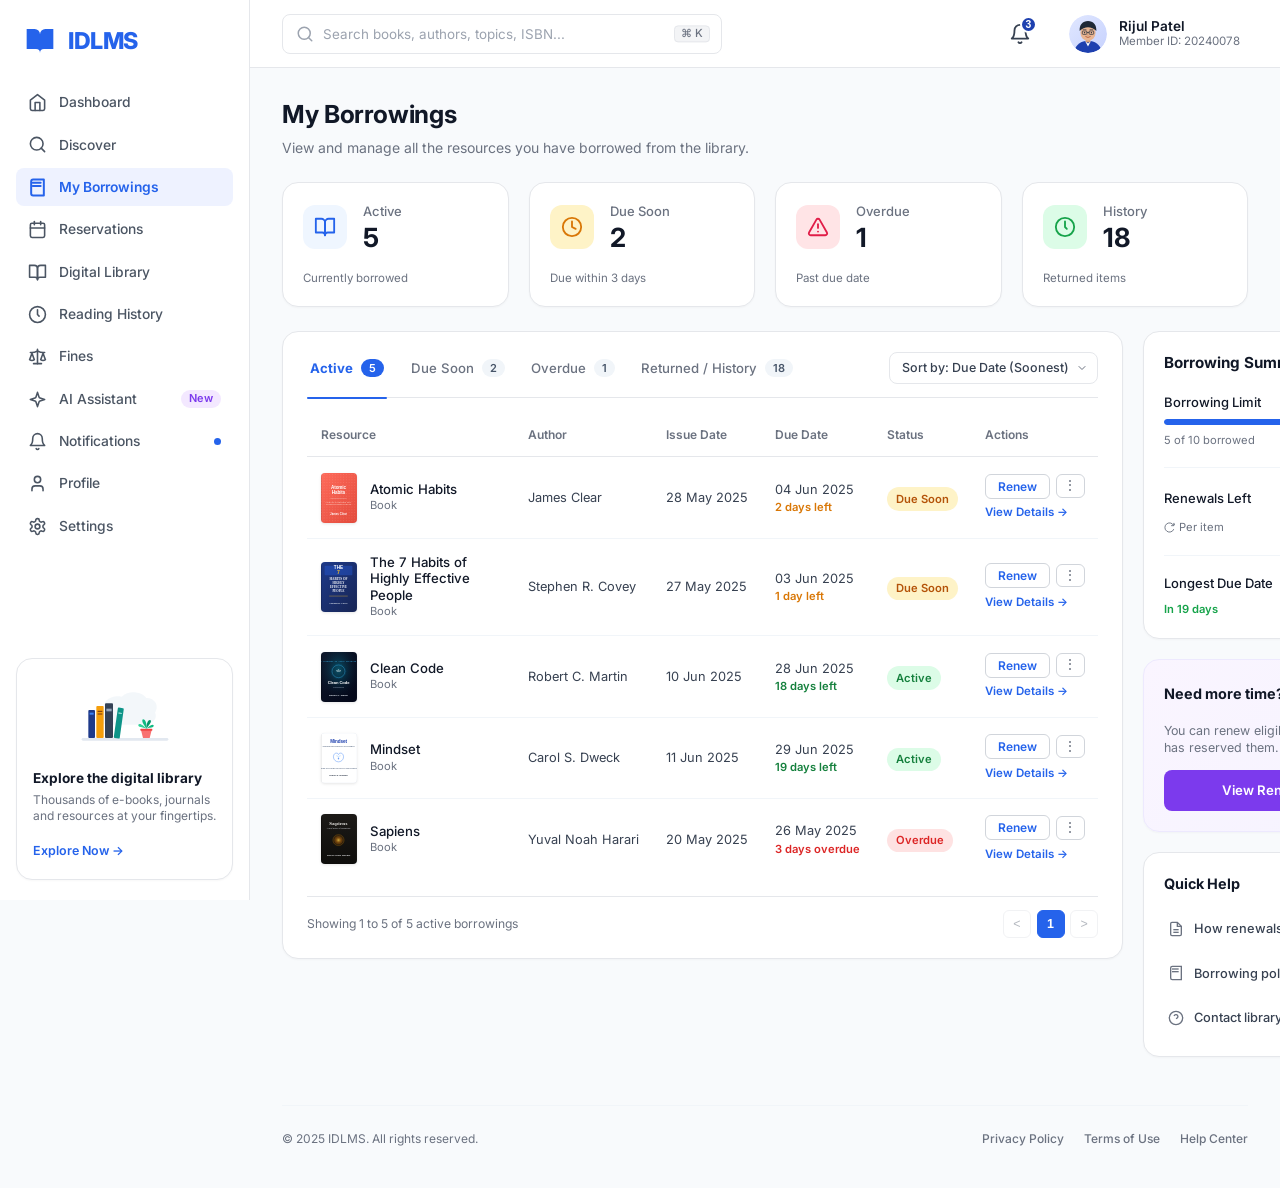
==== borrowings.html @ 8ca8f544 "first commit" ====
<!DOCTYPE html>
<html lang="en">
<head>
    <meta charset="UTF-8">
    <meta name="viewport" content="width=device-width, initial-scale=1.0">
    <title>IDLMS - My Borrowings</title>
    <link rel="stylesheet" href="css/global.css">
    <link rel="stylesheet" href="css/components.css">
    <link rel="stylesheet" href="css/borrowings.css">
</head>
<body>
    <div class="app-layout">
        <!-- ==================== SIDEBAR ==================== -->
        <aside class="sidebar">
            <div class="sidebar-top-group">
                <!-- Logo -->
                <div class="sidebar-header">
                    <a href="dashboard.html" class="sidebar-logo">
                        <svg xmlns="http://www.w3.org/2000/svg" viewBox="0 0 24 24" fill="currentColor">
                            <path d="M2 3h6a4 4 0 0 1 4 4v14a3 3 0 0 0-3-3H2z"></path>
                            <path d="M22 3h-6a4 4 0 0 0-4 4v14a3 3 0 0 1 3-3h7z"></path>
                        </svg>
                        IDLMS
                    </a>
                </div>

                <!-- Navigation Links -->
                <nav class="sidebar-nav">
                    <a href="dashboard.html" class="nav-link">
                        <svg xmlns="http://www.w3.org/2000/svg" viewBox="0 0 24 24" fill="none" stroke="currentColor" stroke-width="2" stroke-linecap="round" stroke-linejoin="round">
                            <path d="m3 9 9-7 9 7v11a2 2 0 0 1-2 2H5a2 2 0 0 1-2-2z"></path>
                            <polyline points="9 22 9 12 15 12 15 22"></polyline>
                        </svg>
                        <span>Dashboard</span>
                    </a>

                    <a href="discover.html" class="nav-link">
                        <svg xmlns="http://www.w3.org/2000/svg" viewBox="0 0 24 24" fill="none" stroke="currentColor" stroke-width="2" stroke-linecap="round" stroke-linejoin="round">
                            <circle cx="11" cy="11" r="8"></circle>
                            <line x1="21" y1="21" x2="16.65" y2="16.65"></line>
                        </svg>
                        <span>Discover</span>
                    </a>

                    <a href="borrowings.html" class="nav-link active">
                        <svg xmlns="http://www.w3.org/2000/svg" viewBox="0 0 24 24" fill="none" stroke="currentColor" stroke-width="2.5" stroke-linecap="round" stroke-linejoin="round">
                            <path d="M4 19.5v-15A2.5 2.5 0 0 1 6.5 2H20v20H6.5a2.5 2.5 0 0 1-2.5-2.5Z"></path>
                            <path d="M6 6h10"></path>
                            <path d="M6 10h10"></path>
                        </svg>
                        <span>My Borrowings</span>
                    </a>

                    <a href="reservations.html" class="nav-link">
                        <svg xmlns="http://www.w3.org/2000/svg" viewBox="0 0 24 24" fill="none" stroke="currentColor" stroke-width="2" stroke-linecap="round" stroke-linejoin="round">
                            <rect width="18" height="18" x="3" y="4" rx="2" ry="2"></rect>
                            <line x1="16" x2="16" y1="2" y2="6"></line>
                            <line x1="8" x2="8" y1="2" y2="6"></line>
                            <line x1="3" x2="21" y1="10" y2="10"></line>
                        </svg>
                        <span>Reservations</span>
                    </a>

                    <a href="digital-library.html" class="nav-link">
                        <svg xmlns="http://www.w3.org/2000/svg" viewBox="0 0 24 24" fill="none" stroke="currentColor" stroke-width="2" stroke-linecap="round" stroke-linejoin="round">
                            <path d="M2 3h6a4 4 0 0 1 4 4v14a3 3 0 0 0-3-3H2z"></path>
                            <path d="M22 3h-6a4 4 0 0 0-4 4v14a3 3 0 0 1 3-3h7z"></path>
                        </svg>
                        <span>Digital Library</span>
                    </a>

                    <a href="reading-history.html" class="nav-link">
                        <svg xmlns="http://www.w3.org/2000/svg" viewBox="0 0 24 24" fill="none" stroke="currentColor" stroke-width="2" stroke-linecap="round" stroke-linejoin="round">
                            <circle cx="12" cy="12" r="10"></circle>
                            <polyline points="12 6 12 12 14 14"></polyline>
                        </svg>
                        <span>Reading History</span>
                    </a>

                    <a href="fines.html" class="nav-link">
                        <svg xmlns="http://www.w3.org/2000/svg" viewBox="0 0 24 24" fill="none" stroke="currentColor" stroke-width="2" stroke-linecap="round" stroke-linejoin="round">
                            <path d="m16 16 3-8 3 8c-.87.65-1.92 1-3 1s-2.13-.35-3-1Z"></path>
                            <path d="m2 16 3-8 3 8c-.87.65-1.92 1-3 1s-2.13-.35-3-1Z"></path>
                            <path d="M7 21h10"></path>
                            <path d="M12 3v18"></path>
                            <path d="M3 7h2c2 0 5-1 7-2 2 1 5 2 7 2h2"></path>
                        </svg>
                        <span>Fines</span>
                    </a>

                    <a href="#" class="nav-link">
                        <svg xmlns="http://www.w3.org/2000/svg" viewBox="0 0 24 24" fill="none" stroke="currentColor" stroke-width="2" stroke-linecap="round" stroke-linejoin="round">
                            <path d="m12 3-1.9 5.8a2 2 0 0 1-1.3 1.3L3 12l5.8 1.9a2 2 0 0 1 1.3 1.3L12 21l1.9-5.8a2 2 0 0 1 1.3-1.3L21 12l-5.8-1.9a2 2 0 0 1-1.3-1.3Z"></path>
                        </svg>
                        <span>AI Assistant</span>
                        <span class="nav-badge nav-badge-purple">New</span>
                    </a>

                    <a href="#" class="nav-link">
                        <svg xmlns="http://www.w3.org/2000/svg" viewBox="0 0 24 24" fill="none" stroke="currentColor" stroke-width="2" stroke-linecap="round" stroke-linejoin="round">
                            <path d="M6 8a6 6 0 0 1 12 0c0 7 3 9 3 9H3s3-2 3-9"></path>
                            <path d="M10.3 21a1.94 1.94 0 0 0 3.4 0"></path>
                        </svg>
                        <span>Notifications</span>
                        <span class="nav-dot"></span>
                    </a>

                    <a href="#" class="nav-link">
                        <svg xmlns="http://www.w3.org/2000/svg" viewBox="0 0 24 24" fill="none" stroke="currentColor" stroke-width="2" stroke-linecap="round" stroke-linejoin="round">
                            <path d="M19 21v-2a4 4 0 0 0-4-4H9a4 4 0 0 0-4 4v2"></path>
                            <circle cx="12" cy="7" r="4"></circle>
                        </svg>
                        <span>Profile</span>
                    </a>

                    <a href="#" class="nav-link">
                        <svg xmlns="http://www.w3.org/2000/svg" viewBox="0 0 24 24" fill="none" stroke="currentColor" stroke-width="2" stroke-linecap="round" stroke-linejoin="round">
                            <path d="M12.22 2h-.44a2 2 0 0 0-2 2v.18a2 2 0 0 1-1 1.73l-.43.25a2 2 0 0 1-2 0l-.15-.08a2 2 0 0 0-2.73.73l-.22.38a2 2 0 0 0 .73 2.73l.15.1a2 2 0 0 1 1 1.72v.51a2 2 0 0 1-1 1.74l-.15.09a2 2 0 0 0-.73 2.73l.22.38a2 2 0 0 0 2.73.73l.15-.08a2 2 0 0 1 2 0l.43.25a2 2 0 0 1 1 1.73V20a2 2 0 0 0 2 2h.44a2 2 0 0 0 2-2v-.18a2 2 0 0 1 1-1.73l.43-.25a2 2 0 0 1 2 0l.15.08a2 2 0 0 0 2.73-.73l.22-.39a2 2 0 0 0-.73-2.73l-.15-.08a2 2 0 0 1-1-1.74v-.5a2 2 0 0 1 1-1.74l.15-.09a2 2 0 0 0 .73-2.73l-.22-.38a2 2 0 0 0-2.73-.73l-.15.08a2 2 0 0 1-2 0l-.43-.25a2 2 0 0 1-1-1.73V4a2 2 0 0 0-2-2z"></path>
                            <circle cx="12" cy="12" r="3"></circle>
                        </svg>
                        <span>Settings</span>
                    </a>
                </nav>
            </div>

            <!-- Bottom Promo Card -->
            <div class="sidebar-promo">
                <div class="sidebar-promo-img-wrap">
                    <img src="assets/images/digital-lib-promo.svg" alt="Explore the digital library">
                </div>
                <h4>Explore the digital library</h4>
                <p>Thousands of e-books, journals and resources at your fingertips.</p>
                <a href="digital-library.html">Explore Now &rarr;</a>
            </div>
        </aside>

        <!-- ==================== MAIN CONTENT WRAPPER ==================== -->
        <div class="main-wrapper">
            <!-- Top Header -->
            <header class="top-header">
                <form class="header-search" id="headerSearchForm" action="search-results.html" method="GET">
                    <svg class="header-search-icon" xmlns="http://www.w3.org/2000/svg" viewBox="0 0 24 24" fill="none" stroke="currentColor" stroke-width="2" stroke-linecap="round" stroke-linejoin="round">
                        <circle cx="11" cy="11" r="8"></circle>
                        <line x1="21" y1="21" x2="16.65" y2="16.65"></line>
                    </svg>
                    <input type="text" name="q" id="globalSearchInput" class="header-search-input" placeholder="Search books, authors, topics, ISBN...">
                    <span class="search-shortcut-kbd">&#8984; K</span>
                </form>

                <div class="header-right">
                    <!-- Notifications -->
                    <div class="dropdown-container">
                        <button type="button" class="header-notification-btn" id="notifBtn" title="Notifications">
                            <svg xmlns="http://www.w3.org/2000/svg" viewBox="0 0 24 24" fill="none" stroke="currentColor" stroke-width="2" stroke-linecap="round" stroke-linejoin="round">
                                <path d="M6 8a6 6 0 0 1 12 0c0 7 3 9 3 9H3s3-2 3-9"></path>
                                <path d="M10.3 21a1.94 1.94 0 0 0 3.4 0"></path>
                            </svg>
                            <span class="notification-count-badge">3</span>
                        </button>
                        <div class="popover-menu" id="notifMenu" style="width: 280px;">
                            <div style="padding: 0.5rem 1rem; font-weight: 700; font-size: 0.85rem; border-bottom: 1px solid #E5E7EB;">
                                Notifications (3)
                            </div>
                            <div class="popover-item" style="flex-direction: column; align-items: flex-start; gap: 2px;">
                                <span style="font-weight: 600; color: #111827;">Book Due in 2 days</span>
                                <span style="font-size: 0.72rem; color: #6B7280;">Deep Work is due on 26 May 2025</span>
                            </div>
                            <div class="popover-item" style="flex-direction: column; align-items: flex-start; gap: 2px;">
                                <span style="font-weight: 600; color: #111827;">Reservation Available</span>
                                <span style="font-size: 0.72rem; color: #6B7280;">Thinking, Fast and Slow is ready for pickup</span>
                            </div>
                            <div class="popover-item" style="flex-direction: column; align-items: flex-start; gap: 2px;">
                                <span style="font-weight: 600; color: #DC2626;">Fine Reminder</span>
                                <span style="font-size: 0.72rem; color: #6B7280;">Outstanding library balance: ₹120</span>
                            </div>
                        </div>
                    </div>

                    <!-- User Profile -->
                    <div class="dropdown-container">
                        <div class="user-profile-widget" id="profileWidget">
                            <img src="assets/images/avatar.svg" alt="Rijul Patel" class="user-avatar-img">
                            <div class="user-meta">
                                <span class="user-name">Rijul Patel</span>
                                <span class="user-member-id">Member ID: 20240078</span>
                            </div>
                        </div>
                        <div class="popover-menu" id="profileMenu">
                            <a href="#" class="popover-item">
                                <svg xmlns="http://www.w3.org/2000/svg" viewBox="0 0 24 24" fill="none" stroke="currentColor" stroke-width="2"><path d="M19 21v-2a4 4 0 0 0-4-4H9a4 4 0 0 0-4 4v2"></path><circle cx="12" cy="7" r="4"></circle></svg>
                                <span>My Profile</span>
                            </a>
                            <a href="borrowings.html" class="popover-item">
                                <svg xmlns="http://www.w3.org/2000/svg" viewBox="0 0 24 24" fill="none" stroke="currentColor" stroke-width="2"><path d="M4 19.5v-15A2.5 2.5 0 0 1 6.5 2H20v20H6.5a2.5 2.5 0 0 1-2.5-2.5Z"></path></svg>
                                <span>Borrowing History</span>
                            </a>
                            <a href="#" class="popover-item">
                                <svg xmlns="http://www.w3.org/2000/svg" viewBox="0 0 24 24" fill="none" stroke="currentColor" stroke-width="2"><circle cx="12" cy="12" r="3"></circle><path d="M12.22 2h-.44a2 2 0 0 0-2 2v.18a2 2 0 0 1-1 1.73l-.43.25a2 2 0 0 1-2 0l-.15-.08a2 2 0 0 0-2.73.73l-.22.38a2 2 0 0 0 .73 2.73l.15.1a2 2 0 0 1 1 1.72v.51a2 2 0 0 1-1 1.74l-.15.09a2 2 0 0 0-.73 2.73l.22.38a2 2 0 0 0 2.73.73l.15-.08a2 2 0 0 1 2 0l.43.25a2 2 0 0 1 1 1.73V20a2 2 0 0 0 2 2h.44a2 2 0 0 0 2-2v-.18a2 2 0 0 1 1-1.73l.43-.25a2 2 0 0 1 2 0l.15.08a2 2 0 0 0 2.73-.73l.22-.39a2 2 0 0 0-.73-2.73l-.15-.08a2 2 0 0 1-1-1.74v-.5a2 2 0 0 1 1-1.74l.15-.09a2 2 0 0 0 .73-2.73l-.22-.38a2 2 0 0 0-2.73-.73l-.15.08a2 2 0 0 1-2 0l-.43-.25a2 2 0 0 1-1-1.73V4a2 2 0 0 0-2-2z"></path></svg>
                                <span>Account Settings</span>
                            </a>
                            <div class="popover-divider"></div>
                            <a href="index.html" class="popover-item" style="color: #DC2626;">
                                <svg xmlns="http://www.w3.org/2000/svg" viewBox="0 0 24 24" fill="none" stroke="currentColor" stroke-width="2" style="color: #DC2626;"><path d="M9 21H5a2 2 0 0 1-2-2V5a2 2 0 0 1 2-2h4"></path><polyline points="16 17 21 12 16 7"></polyline><line x1="21" y1="12" x2="9" y2="12"></line></svg>
                                <span>Sign Out</span>
                            </a>
                        </div>
                    </div>
                </div>
            </header>

            <!-- Main Borrowings Content -->
            <main class="borrowings-main">
                <!-- Header -->
                <div class="borrowings-header-section">
                    <h1 class="borrowings-page-title">My Borrowings</h1>
                    <p class="borrowings-page-subtitle">View and manage all the resources you have borrowed from the library.</p>
                </div>

                <!-- Row 1: 4 KPI Cards -->
                <div class="borrowings-stats-grid">
                    <!-- KPI 1: Active -->
                    <div class="borrowing-kpi-card">
                        <div class="borrowing-kpi-top">
                            <div class="borrowing-kpi-icon kpi-icon-blue">
                                <svg xmlns="http://www.w3.org/2000/svg" viewBox="0 0 24 24" fill="none" stroke="currentColor" stroke-width="2" stroke-linecap="round" stroke-linejoin="round">
                                    <path d="M2 3h6a4 4 0 0 1 4 4v14a3 3 0 0 0-3-3H2z"></path>
                                    <path d="M22 3h-6a4 4 0 0 0-4 4v14a3 3 0 0 1 3-3h7z"></path>
                                </svg>
                            </div>
                            <div class="borrowing-kpi-info">
                                <span class="borrowing-kpi-label">Active</span>
                                <span class="borrowing-kpi-value">5</span>
                            </div>
                        </div>
                        <span class="borrowing-kpi-subtext">Currently borrowed</span>
                    </div>

                    <!-- KPI 2: Due Soon -->
                    <div class="borrowing-kpi-card">
                        <div class="borrowing-kpi-top">
                            <div class="borrowing-kpi-icon kpi-icon-amber">
                                <svg xmlns="http://www.w3.org/2000/svg" viewBox="0 0 24 24" fill="none" stroke="currentColor" stroke-width="2" stroke-linecap="round" stroke-linejoin="round">
                                    <circle cx="12" cy="12" r="10"></circle>
                                    <polyline points="12 6 12 12 16 14"></polyline>
                                </svg>
                            </div>
                            <div class="borrowing-kpi-info">
                                <span class="borrowing-kpi-label">Due Soon</span>
                                <span class="borrowing-kpi-value">2</span>
                            </div>
                        </div>
                        <span class="borrowing-kpi-subtext">Due within 3 days</span>
                    </div>

                    <!-- KPI 3: Overdue -->
                    <div class="borrowing-kpi-card">
                        <div class="borrowing-kpi-top">
                            <div class="borrowing-kpi-icon kpi-icon-rose">
                                <svg xmlns="http://www.w3.org/2000/svg" viewBox="0 0 24 24" fill="none" stroke="currentColor" stroke-width="2" stroke-linecap="round" stroke-linejoin="round">
                                    <path d="m21.73 18-8-14a2 2 0 0 0-3.48 0l-8 14A2 2 0 0 0 4 21h16a2 2 0 0 0 1.73-3Z"></path>
                                    <line x1="12" x2="12" y1="9" y2="13"></line>
                                    <line x1="12" x2="12.01" y1="17" y2="17"></line>
                                </svg>
                            </div>
                            <div class="borrowing-kpi-info">
                                <span class="borrowing-kpi-label">Overdue</span>
                                <span class="borrowing-kpi-value">1</span>
                            </div>
                        </div>
                        <span class="borrowing-kpi-subtext">Past due date</span>
                    </div>

                    <!-- KPI 4: History -->
                    <div class="borrowing-kpi-card">
                        <div class="borrowing-kpi-top">
                            <div class="borrowing-kpi-icon kpi-icon-green">
                                <svg xmlns="http://www.w3.org/2000/svg" viewBox="0 0 24 24" fill="none" stroke="currentColor" stroke-width="2" stroke-linecap="round" stroke-linejoin="round">
                                    <circle cx="12" cy="12" r="10"></circle>
                                    <polyline points="12 6 12 12 14 14"></polyline>
                                </svg>
                            </div>
                            <div class="borrowing-kpi-info">
                                <span class="borrowing-kpi-label">History</span>
                                <span class="borrowing-kpi-value">18</span>
                            </div>
                        </div>
                        <span class="borrowing-kpi-subtext">Returned items</span>
                    </div>
                </div>

                <!-- Row 2: Main Split (Table Left + Sidebar Right) -->
                <div class="borrowings-content-grid">
                    <!-- Left: Table Card -->
                    <div class="borrowings-table-card">
                        <!-- Top Controls: Tabs + Sort Dropdown -->
                        <div class="borrowings-controls-row">
                            <div class="borrowings-tabs-group">
                                <button type="button" class="borrowing-tab-btn active">
                                    <span>Active</span>
                                    <span class="tab-count-pill active">5</span>
                                </button>

                                <button type="button" class="borrowing-tab-btn">
                                    <span>Due Soon</span>
                                    <span class="tab-count-pill">2</span>
                                </button>

                                <button type="button" class="borrowing-tab-btn">
                                    <span>Overdue</span>
                                    <span class="tab-count-pill">1</span>
                                </button>

                                <button type="button" class="borrowing-tab-btn">
                                    <span>Returned / History</span>
                                    <span class="tab-count-pill">18</span>
                                </button>
                            </div>

                            <div class="sort-select-wrap">
                                <select class="sort-select" id="sortSelect">
                                    <option value="due-soon">Sort by: Due Date (Soonest)</option>
                                    <option value="due-late">Sort by: Due Date (Latest)</option>
                                    <option value="issue-date">Sort by: Issue Date</option>
                                    <option value="title">Sort by: Title</option>
                                </select>
                            </div>
                        </div>

                        <!-- Borrowings Table -->
                        <div class="table-responsive">
                            <table class="borrowings-table">
                                <thead>
                                    <tr>
                                        <th>Resource</th>
                                        <th>Author</th>
                                        <th>Issue Date</th>
                                        <th>Due Date</th>
                                        <th>Status</th>
                                        <th>Actions</th>
                                    </tr>
                                </thead>
                                <tbody>
                                    <!-- Row 1: Atomic Habits -->
                                    <tr data-book-id="atomic-habits">
                                        <td>
                                            <div class="resource-cell">
                                                <a href="book-details.html?id=atomic-habits&from=borrowings" class="book-cover-link">
                                                    <img src="assets/images/covers/atomic-habits.svg" alt="Atomic Habits" class="resource-thumb">
                                                </a>
                                                <div class="resource-meta">
                                                    <span class="resource-title"><a href="book-details.html?id=atomic-habits&from=borrowings" class="book-title-link">Atomic Habits</a></span>
                                                    <span class="resource-type">Book</span>
                                                </div>
                                            </div>
                                        </td>
                                        <td class="author-cell">James Clear</td>
                                        <td class="date-cell">28 May 2025</td>
                                        <td>
                                            <div class="due-date-cell">
                                                <span class="due-date-main">04 Jun 2025</span>
                                                <span class="due-date-sub due-amber">2 days left</span>
                                            </div>
                                        </td>
                                        <td>
                                            <span class="badge badge-amber">Due Soon</span>
                                        </td>
                                        <td>
                                            <div class="actions-cell">
                                                <div class="action-top-row">
                                                    <button type="button" class="btn-renew" data-book="Atomic Habits">Renew</button>
                                                    <div class="dropdown-container">
                                                        <button type="button" class="btn-actions-dots" title="Options">&#8942;</button>
                                                        <div class="popover-menu">
                                                            <a href="book-details.html?id=atomic-habits&from=borrowings" class="popover-item">View Borrow Details</a>
                                                            <a href="#" class="popover-item">Download Slip</a>
                                                            <a href="#" class="popover-item">Report Issue</a>
                                                        </div>
                                                    </div>
                                                </div>
                                                <a href="book-details.html?id=atomic-habits&from=borrowings" class="view-details-link">View Details &rarr;</a>
                                            </div>
                                        </td>
                                    </tr>

                                    <!-- Row 2: The 7 Habits -->
                                    <tr data-book-id="seven-habits">
                                        <td>
                                            <div class="resource-cell">
                                                <a href="book-details.html?id=seven-habits&from=borrowings" class="book-cover-link">
                                                    <img src="assets/images/covers/seven-habits.svg" alt="The 7 Habits of Highly Effective People" class="resource-thumb">
                                                </a>
                                                <div class="resource-meta">
                                                    <span class="resource-title"><a href="book-details.html?id=seven-habits&from=borrowings" class="book-title-link">The 7 Habits of Highly Effective People</a></span>
                                                    <span class="resource-type">Book</span>
                                                </div>
                                            </div>
                                        </td>
                                        <td class="author-cell">Stephen R. Covey</td>
                                        <td class="date-cell">27 May 2025</td>
                                        <td>
                                            <div class="due-date-cell">
                                                <span class="due-date-main">03 Jun 2025</span>
                                                <span class="due-date-sub due-amber">1 day left</span>
                                            </div>
                                        </td>
                                        <td>
                                            <span class="badge badge-amber">Due Soon</span>
                                        </td>
                                        <td>
                                            <div class="actions-cell">
                                                <div class="action-top-row">
                                                    <button type="button" class="btn-renew" data-book="The 7 Habits of Highly Effective People">Renew</button>
                                                    <div class="dropdown-container">
                                                        <button type="button" class="btn-actions-dots" title="Options">&#8942;</button>
                                                        <div class="popover-menu">
                                                            <a href="book-details.html?id=seven-habits&from=borrowings" class="popover-item">View Borrow Details</a>
                                                            <a href="#" class="popover-item">Download Slip</a>
                                                            <a href="#" class="popover-item">Report Issue</a>
                                                        </div>
                                                    </div>
                                                </div>
                                                <a href="book-details.html?id=seven-habits&from=borrowings" class="view-details-link">View Details &rarr;</a>
                                            </div>
                                        </td>
                                    </tr>

                                    <!-- Row 3: Clean Code -->
                                    <tr data-book-id="clean-code">
                                        <td>
                                            <div class="resource-cell">
                                                <a href="book-details.html?id=clean-code&from=borrowings" class="book-cover-link">
                                                    <img src="assets/images/covers/clean-code.svg" alt="Clean Code" class="resource-thumb">
                                                </a>
                                                <div class="resource-meta">
                                                    <span class="resource-title"><a href="book-details.html?id=clean-code&from=borrowings" class="book-title-link">Clean Code</a></span>
                                                    <span class="resource-type">Book</span>
                                                </div>
                                            </div>
                                        </td>
                                        <td class="author-cell">Robert C. Martin</td>
                                        <td class="date-cell">10 Jun 2025</td>
                                        <td>
                                            <div class="due-date-cell">
                                                <span class="due-date-main">28 Jun 2025</span>
                                                <span class="due-date-sub due-green">18 days left</span>
                                            </div>
                                        </td>
                                        <td>
                                            <span class="badge badge-green">Active</span>
                                        </td>
                                        <td>
                                            <div class="actions-cell">
                                                <div class="action-top-row">
                                                    <button type="button" class="btn-renew" data-book="Clean Code">Renew</button>
                                                    <div class="dropdown-container">
                                                        <button type="button" class="btn-actions-dots" title="Options">&#8942;</button>
                                                        <div class="popover-menu">
                                                            <a href="book-details.html?id=clean-code&from=borrowings" class="popover-item">View Borrow Details</a>
                                                            <a href="#" class="popover-item">Download Slip</a>
                                                            <a href="#" class="popover-item">Report Issue</a>
                                                        </div>
                                                    </div>
                                                </div>
                                                <a href="book-details.html?id=clean-code&from=borrowings" class="view-details-link">View Details &rarr;</a>
                                            </div>
                                        </td>
                                    </tr>

                                    <!-- Row 4: Mindset -->
                                    <tr data-book-id="mindset">
                                        <td>
                                            <div class="resource-cell">
                                                <a href="book-details.html?id=mindset&from=borrowings" class="book-cover-link">
                                                    <img src="assets/images/covers/mindset.svg" alt="Mindset" class="resource-thumb">
                                                </a>
                                                <div class="resource-meta">
                                                    <span class="resource-title"><a href="book-details.html?id=mindset&from=borrowings" class="book-title-link">Mindset</a></span>
                                                    <span class="resource-type">Book</span>
                                                </div>
                                            </div>
                                        </td>
                                        <td class="author-cell">Carol S. Dweck</td>
                                        <td class="date-cell">11 Jun 2025</td>
                                        <td>
                                            <div class="due-date-cell">
                                                <span class="due-date-main">29 Jun 2025</span>
                                                <span class="due-date-sub due-green">19 days left</span>
                                            </div>
                                        </td>
                                        <td>
                                            <span class="badge badge-green">Active</span>
                                        </td>
                                        <td>
                                            <div class="actions-cell">
                                                <div class="action-top-row">
                                                    <button type="button" class="btn-renew" data-book="Mindset">Renew</button>
                                                    <div class="dropdown-container">
                                                        <button type="button" class="btn-actions-dots" title="Options">&#8942;</button>
                                                        <div class="popover-menu">
                                                            <a href="book-details.html?id=mindset&from=borrowings" class="popover-item">View Borrow Details</a>
                                                            <a href="#" class="popover-item">Download Slip</a>
                                                            <a href="#" class="popover-item">Report Issue</a>
                                                        </div>
                                                    </div>
                                                </div>
                                                <a href="book-details.html?id=mindset&from=borrowings" class="view-details-link">View Details &rarr;</a>
                                            </div>
                                        </td>
                                    </tr>

                                    <!-- Row 5: Sapiens -->
                                    <tr data-book-id="sapiens">
                                        <td>
                                            <div class="resource-cell">
                                                <a href="book-details.html?id=sapiens&from=borrowings" class="book-cover-link">
                                                    <img src="assets/images/covers/sapiens.svg" alt="Sapiens" class="resource-thumb">
                                                </a>
                                                <div class="resource-meta">
                                                    <span class="resource-title"><a href="book-details.html?id=sapiens&from=borrowings" class="book-title-link">Sapiens</a></span>
                                                    <span class="resource-type">Book</span>
                                                </div>
                                            </div>
                                        </td>
                                        <td class="author-cell">Yuval Noah Harari</td>
                                        <td class="date-cell">20 May 2025</td>
                                        <td>
                                            <div class="due-date-cell">
                                                <span class="due-date-main">26 May 2025</span>
                                                <span class="due-date-sub due-red">3 days overdue</span>
                                            </div>
                                        </td>
                                        <td>
                                            <span class="badge" style="background-color: #FEE2E2; color: #DC2626;">Overdue</span>
                                        </td>
                                        <td>
                                            <div class="actions-cell">
                                                <div class="action-top-row">
                                                    <button type="button" class="btn-renew" data-book="Sapiens">Renew</button>
                                                    <div class="dropdown-container">
                                                        <button type="button" class="btn-actions-dots" title="Options">&#8942;</button>
                                                        <div class="popover-menu">
                                                            <a href="book-details.html?id=sapiens&from=borrowings" class="popover-item">View Borrow Details</a>
                                                            <a href="#" class="popover-item">Download Slip</a>
                                                            <a href="#" class="popover-item">Report Issue</a>
                                                        </div>
                                                    </div>
                                                </div>
                                                <a href="book-details.html?id=sapiens&from=borrowings" class="view-details-link">View Details &rarr;</a>
                                            </div>
                                        </td>
                                    </tr>
                                </tbody>
                            </table>
                        </div>

                        <!-- Table Footer -->
                        <div class="table-footer-row">
                            <span class="table-summary-text">Showing 1 to 5 of 5 active borrowings</span>
                            <div class="pagination-controls">
                                <button type="button" class="page-btn" disabled>&lt;</button>
                                <button type="button" class="page-btn active">1</button>
                                <button type="button" class="page-btn" disabled>&gt;</button>
                            </div>
                        </div>
                    </div>

                    <!-- Right: Summary & Help Cards -->
                    <div class="borrowings-sidebar">
                        <!-- Card 1: Borrowing Summary -->
                        <div class="borrowing-summary-card">
                            <h3 class="summary-card-title">Borrowing Summary</h3>

                            <!-- Limit -->
                            <div class="summary-metric-block">
                                <div class="summary-row-top">
                                    <span class="summary-metric-label">Borrowing Limit</span>
                                    <span class="summary-metric-val">10 items</span>
                                </div>
                                <div class="summary-progress-track">
                                    <div class="summary-progress-fill" style="width: 50%;"></div>
                                </div>
                                <div class="summary-row-sub">
                                    <span>5 of 10 borrowed</span>
                                    <span>50%</span>
                                </div>
                            </div>

                            <div class="summary-divider"></div>

                            <!-- Renewals Left -->
                            <div class="summary-metric-block">
                                <div class="summary-row-top">
                                    <span class="summary-metric-label">Renewals Left</span>
                                    <span class="summary-metric-val" style="font-size: 1.05rem;">3</span>
                                </div>
                                <div class="summary-row-sub" style="margin-top: 0.1rem;">
                                    <span style="display: flex; align-items: center; gap: 0.25rem;">
                                        <svg xmlns="http://www.w3.org/2000/svg" width="11" height="11" viewBox="0 0 24 24" fill="none" stroke="currentColor" stroke-width="2"><path d="M21.5 2v6h-6M21.34 15.57a10 10 0 1 1-.57-8.38l5.67-5.67"/></svg>
                                        Per item
                                    </span>
                                </div>
                            </div>

                            <div class="summary-divider"></div>

                            <!-- Longest Due Date -->
                            <div class="summary-metric-block">
                                <div class="summary-row-top">
                                    <span class="summary-metric-label">Longest Due Date</span>
                                    <span class="summary-metric-val">29 Jun 2025</span>
                                </div>
                                <div class="summary-row-sub" style="margin-top: 0.1rem;">
                                    <span style="color: #16A34A; font-weight: 600;">In 19 days</span>
                                </div>
                            </div>
                        </div>

                        <!-- Card 2: Need more time? (Purple) -->
                        <div class="renewal-promo-card">
                            <div class="renewal-promo-header">
                                <h3 class="renewal-promo-title">Need more time?</h3>
                                <div class="renewal-promo-icon-wrap">
                                    <svg xmlns="http://www.w3.org/2000/svg" viewBox="0 0 24 24" fill="none" stroke="currentColor" stroke-width="2">
                                        <circle cx="12" cy="12" r="10"></circle>
                                        <polyline points="12 6 12 12 16 14"></polyline>
                                    </svg>
                                </div>
                            </div>
                            <p class="renewal-promo-desc">You can renew eligible items if no one else has reserved them.</p>
                            <a href="#" class="btn-renewal-policy" id="renewalPolicyBtn">
                                <span>View Renewal Policy</span>
                                <span>&rarr;</span>
                            </a>
                        </div>

                        <!-- Card 3: Quick Help -->
                        <div class="quick-help-card">
                            <h3 class="quick-help-title">Quick Help</h3>
                            <div class="quick-help-list">
                                <a href="#" class="quick-help-item">
                                    <div class="quick-help-left">
                                        <svg xmlns="http://www.w3.org/2000/svg" viewBox="0 0 24 24" fill="none" stroke="currentColor" stroke-width="2">
                                            <path d="M14 2H6a2 2 0 0 0-2 2v16a2 2 0 0 0 2 2h12a2 2 0 0 0 2-2V8z"></path>
                                            <polyline points="14 2 14 8 20 8"></polyline>
                                            <line x1="16" y1="13" x2="8" y2="13"></line>
                                            <line x1="16" y1="17" x2="8" y2="17"></line>
                                        </svg>
                                        <span>How renewals work</span>
                                    </div>
                                    <span class="quick-help-chevron">&gt;</span>
                                </a>

                                <a href="#" class="quick-help-item">
                                    <div class="quick-help-left">
                                        <svg xmlns="http://www.w3.org/2000/svg" viewBox="0 0 24 24" fill="none" stroke="currentColor" stroke-width="2">
                                            <path d="M4 19.5v-15A2.5 2.5 0 0 1 6.5 2H20v20H6.5a2.5 2.5 0 0 1-2.5-2.5Z"></path>
                                            <path d="M6 6h10"></path>
                                            <path d="M6 10h10"></path>
                                        </svg>
                                        <span>Borrowing policy</span>
                                    </div>
                                    <span class="quick-help-chevron">&gt;</span>
                                </a>

                                <a href="#" class="quick-help-item">
                                    <div class="quick-help-left">
                                        <svg xmlns="http://www.w3.org/2000/svg" viewBox="0 0 24 24" fill="none" stroke="currentColor" stroke-width="2">
                                            <circle cx="12" cy="12" r="10"></circle>
                                            <path d="M9.09 9a3 3 0 0 1 5.83 1c0 2-3 3-3 3"></path>
                                            <line x1="12" y1="17" x2="12.01" y2="17"></line>
                                        </svg>
                                        <span>Contact library support</span>
                                    </div>
                                    <span class="quick-help-chevron">&gt;</span>
                                </a>
                            </div>
                        </div>
                    </div>
                </div>

                <!-- Footer -->
                <footer class="app-footer">
                    <div>&copy; 2025 IDLMS. All rights reserved.</div>
                    <div class="footer-nav-links">
                        <a href="#">Privacy Policy</a>
                        <a href="#">Terms of Use</a>
                        <a href="#">Help Center</a>
                    </div>
                </footer>
            </main>
        </div>
    </div>

    <script src="js/app.js"></script>
</body>
</html>
---- css/global.css ----
/* Google Fonts */
@import url('https://fonts.googleapis.com/css2?family=Inter:wght@400;500;600;700&display=swap');

:root {
    /* Colors */
    --primary: #2563EB;
    --primary-hover: #1D4ED8;
    --primary-50: #EFF6FF;
    --primary-100: #DBEAFE;
    --primary-600: #2563EB;
    
    --purple-50: #F3E8FF;
    --purple-100: #EDE9FE;
    --purple-600: #7C3AED;
    --purple-700: #6D28D9;
    
    --amber-50: #FEF3C7;
    --amber-100: #FDE68A;
    --amber-600: #D97706;
    --amber-700: #B45309;
    
    --rose-50: #FEE2E2;
    --rose-600: #E11D48;
    
    --green-50: #DCFCE7;
    --green-600: #16A34A;
    --green-700: #15803D;

    --text-dark: #111827;
    --text-body: #374151;
    --text-muted: #6B7280;
    --text-light: #9CA3AF;
    --bg-page: #F8FAFC;
    --bg-card: #FFFFFF;
    --border-color: #E5E7EB;
    --border-subtle: #F1F5F9;
    
    /* Layout Dimensions */
    --sidebar-width: 250px;
    --header-height: 68px;
    
    /* Typography */
    --font-family: 'Inter', sans-serif;
    
    /* Spacing */
    --space-1: 0.25rem;
    --space-2: 0.5rem;
    --space-3: 0.75rem;
    --space-4: 1rem;
    --space-5: 1.25rem;
    --space-6: 1.5rem;
    --space-8: 2rem;
    
    /* Border Radius */
    --radius-sm: 0.375rem;
    --radius-md: 0.5rem;
    --radius-lg: 0.75rem;
    --radius-xl: 1rem;
    --radius-2xl: 1.25rem;
    --radius-full: 9999px;
    
    /* Shadows */
    --shadow-xs: 0 1px 2px 0 rgba(0, 0, 0, 0.03);
    --shadow-sm: 0 1px 3px 0 rgba(0, 0, 0, 0.05), 0 1px 2px 0 rgba(0, 0, 0, 0.03);
    --shadow-md: 0 4px 6px -1px rgba(0, 0, 0, 0.07), 0 2px 4px -1px rgba(0, 0, 0, 0.04);
    --shadow-lg: 0 10px 15px -3px rgba(0, 0, 0, 0.08), 0 4px 6px -2px rgba(0, 0, 0, 0.04);
}

* {
    margin: 0;
    padding: 0;
    box-sizing: border-box;
}

body {
    font-family: var(--font-family);
    background-color: var(--bg-page);
    color: var(--text-dark);
    line-height: 1.5;
    -webkit-font-smoothing: antialiased;
}

/* Typography Utilities */
h1, h2, h3, h4, h5, h6 {
    font-weight: 700;
    color: var(--text-dark);
}

a {
    color: var(--primary);
    text-decoration: none;
    font-weight: 500;
    transition: color 0.2s;
}

a:hover {
    color: var(--primary-hover);
}

/* Form Controls */
.form-group {
    margin-bottom: var(--space-4);
}

.form-label {
    display: block;
    font-size: 0.875rem;
    font-weight: 600;
    margin-bottom: var(--space-2);
    color: var(--text-dark);
}

.input-wrapper {
    position: relative;
    display: flex;
    align-items: center;
}

.input-icon {
    position: absolute;
    left: 1rem;
    color: var(--text-light);
    width: 20px;
    height: 20px;
    pointer-events: none;
}

.input-icon-right {
    position: absolute;
    right: 1rem;
    color: var(--text-light);
    width: 20px;
    height: 20px;
    cursor: pointer;
}

.form-control {
    width: 100%;
    padding: 0.75rem 2.75rem; /* Space for left and right icons */
    font-size: 0.875rem;
    border: 1px solid var(--border-color);
    border-radius: var(--radius-md);
    outline: none;
    transition: border-color 0.2s, box-shadow 0.2s;
    font-family: var(--font-family);
    color: var(--text-dark);
}

.form-control::placeholder {
    color: var(--text-light);
}

.form-control:focus {
    border-color: var(--primary);
    box-shadow: 0 0 0 3px rgba(79, 70, 229, 0.1);
}

/* Buttons */
.btn {
    display: inline-flex;
    align-items: center;
    justify-content: center;
    padding: 0.75rem 1.5rem;
    font-size: 0.875rem;
    font-weight: 600;
    border-radius: var(--radius-md);
    cursor: pointer;
    transition: all 0.2s;
    border: 1px solid transparent;
    font-family: var(--font-family);
    width: 100%;
    gap: 0.5rem;
}

.btn-primary {
    background-color: var(--primary);
    color: white;
}

.btn-primary:hover {
    background-color: var(--primary-hover);
}

.btn-outline {
    background-color: transparent;
    border-color: var(--border-color);
    color: var(--text-dark);
}

.btn-outline:hover {
    background-color: #F9FAFB;
}

/* Checkbox */
.checkbox-wrapper {
    display: flex;
    align-items: center;
    gap: 0.5rem;
}

.checkbox-wrapper input[type="checkbox"] {
    width: 1rem;
    height: 1rem;
    accent-color: var(--primary);
    cursor: pointer;
}

.checkbox-wrapper label {
    font-size: 0.875rem;
    color: var(--text-muted);
    cursor: pointer;
}

/* Divider */
.divider {
    display: flex;
    align-items: center;
    text-align: center;
    margin: 1.5rem 0;
    color: var(--text-light);
    font-size: 0.875rem;
}

.divider::before,
.divider::after {
    content: '';
    flex: 1;
    border-bottom: 1px solid var(--border-color);
}

.divider::before {
    margin-right: 1em;
}

.divider::after {
    margin-left: 1em;
}
---- css/components.css ----
/* ==========================================================================
   IDLMS - Reusable Components & Layout Styles
   ========================================================================== */

/* --- Main Layout Structure --- */
.app-layout {
    display: flex;
    min-height: 100vh;
    background-color: var(--bg-page);
    width: 100%;
}

/* --- Sidebar --- */
.sidebar {
    width: var(--sidebar-width);
    min-width: var(--sidebar-width);
    background-color: var(--bg-card);
    border-right: 1px solid var(--border-color);
    display: flex;
    flex-direction: column;
    justify-content: space-between;
    height: 100vh;
    position: sticky;
    top: 0;
    padding: 1.25rem 1rem 1.25rem 1rem;
    overflow-y: auto;
    z-index: 40;
}

.sidebar-header {
    padding: 0.25rem 0.5rem 1.25rem 0.5rem;
}

.sidebar-logo {
    display: inline-flex;
    align-items: center;
    gap: 0.75rem;
    text-decoration: none;
    color: var(--primary);
    font-size: 1.45rem;
    font-weight: 800;
    letter-spacing: -0.02em;
}

.sidebar-logo svg {
    width: 32px;
    height: 32px;
    color: var(--primary);
    flex-shrink: 0;
}

.sidebar-nav {
    display: flex;
    flex-direction: column;
    gap: 0.25rem;
    margin-bottom: auto;
}

.nav-link {
    display: flex;
    align-items: center;
    gap: 0.75rem;
    padding: 0.55rem 0.75rem;
    border-radius: var(--radius-md);
    color: #4B5563;
    font-size: 0.865rem;
    font-weight: 500;
    text-decoration: none;
    transition: all 0.15s ease-in-out;
    position: relative;
}

.nav-link:hover {
    background-color: #F8FAFC;
    color: var(--text-dark);
}

.nav-link.active {
    background-color: #EEF2FF;
    color: #2563EB;
    font-weight: 600;
}

.nav-link svg {
    width: 19px;
    height: 19px;
    flex-shrink: 0;
    color: currentColor;
}

.nav-link.active svg {
    color: #2563EB;
}

/* Nav Badges */
.nav-badge {
    margin-left: auto;
    padding: 0.15rem 0.5rem;
    font-size: 0.6875rem;
    font-weight: 600;
    border-radius: var(--radius-full);
    line-height: 1.2;
}

.nav-badge-purple {
    background-color: var(--purple-50);
    color: var(--purple-600);
}

.nav-dot {
    margin-left: auto;
    width: 7px;
    height: 7px;
    background-color: #2563EB;
    border-radius: 50%;
}

/* Sidebar Promo Card */
.sidebar-promo {
    background-color: #FFFFFF;
    border: 1px solid var(--border-color);
    border-radius: var(--radius-xl);
    padding: 1.15rem 1rem;
    margin-top: 1.5rem;
    box-shadow: var(--shadow-xs);
}

.sidebar-promo-img-wrap {
    width: 100%;
    height: 80px;
    display: flex;
    align-items: center;
    justify-content: center;
    margin-bottom: 0.75rem;
}

.sidebar-promo-img-wrap img,
.sidebar-promo-img-wrap svg {
    max-height: 100%;
    width: auto;
}

.sidebar-promo h4 {
    font-size: 0.85rem;
    font-weight: 700;
    color: var(--text-dark);
    margin-bottom: 0.35rem;
    line-height: 1.25;
}

.sidebar-promo p {
    font-size: 0.75rem;
    color: var(--text-muted);
    line-height: 1.35;
    margin-bottom: 0.75rem;
}

.sidebar-promo a {
    font-size: 0.78rem;
    font-weight: 600;
    color: var(--primary);
    display: inline-flex;
    align-items: center;
    gap: 0.35rem;
}

.sidebar-promo a:hover {
    color: var(--primary-hover);
}

/* --- Main Content Wrapper --- */
.main-wrapper {
    flex: 1;
    display: flex;
    flex-direction: column;
    min-width: 0;
    background-color: var(--bg-page);
}

/* --- Top Header --- */
.top-header {
    height: var(--header-height);
    background-color: var(--bg-card);
    border-bottom: 1px solid var(--border-color);
    display: flex;
    align-items: center;
    justify-content: space-between;
    padding: 0 2rem;
    position: sticky;
    top: 0;
    z-index: 30;
}

.header-search {
    position: relative;
    width: 440px;
    max-width: 100%;
    margin: 0;
}

.header-search-icon,
.header-search .search-icon {
    position: absolute;
    left: 0.9rem;
    top: 50%;
    transform: translateY(-50%);
    color: var(--text-light);
    width: 18px;
    height: 18px;
    pointer-events: none;
}

.header-search-input {
    width: 100%;
    height: 40px;
    padding: 0 3.25rem 0 2.5rem;
    font-size: 0.84rem;
    font-family: var(--font-family);
    border: 1px solid var(--border-color);
    border-radius: var(--radius-md);
    background-color: #FFFFFF;
    color: var(--text-dark);
    outline: none;
    transition: all 0.2s ease;
}

.header-search-input::placeholder {
    color: #9CA3AF;
}

.header-search-input:focus {
    border-color: var(--primary);
    box-shadow: 0 0 0 3px rgba(37, 99, 235, 0.1);
}

.search-shortcut-kbd {
    position: absolute;
    right: 0.75rem;
    top: 50%;
    transform: translateY(-50%);
    background: #F3F4F6;
    border: 1px solid #E5E7EB;
    border-radius: 4px;
    padding: 2px 6px;
    font-size: 0.7rem;
    font-weight: 500;
    color: #6B7280;
    pointer-events: none;
    line-height: 1;
}

.header-right,
.header-actions {
    display: flex;
    align-items: center;
    gap: 1.5rem;
}

.header-notification-btn {
    position: relative;
    background: none;
    border: none;
    color: #374151;
    cursor: pointer;
    padding: 0.4rem;
    border-radius: 50%;
    display: flex;
    align-items: center;
    justify-content: center;
    transition: background 0.15s;
}

.header-notification-btn:hover {
    background-color: #F3F4F6;
}

.header-notification-btn svg {
    width: 22px;
    height: 22px;
    color: #374151;
}

.notification-count-badge {
    position: absolute;
    top: 0px;
    right: 0px;
    background-color: #1E40AF;
    color: #FFFFFF;
    font-size: 0.65rem;
    font-weight: 700;
    min-width: 17px;
    height: 17px;
    border-radius: var(--radius-full);
    display: flex;
    align-items: center;
    justify-content: center;
    padding: 0 3px;
    border: 2px solid #FFFFFF;
}

.user-profile-widget {
    display: flex;
    align-items: center;
    gap: 0.75rem;
    cursor: pointer;
    padding: 0.25rem 0.5rem;
    border-radius: var(--radius-md);
    transition: background 0.15s;
    user-select: none;
}

.user-profile-widget:hover {
    background-color: #F8FAFC;
}

.user-avatar-img {
    width: 38px;
    height: 38px;
    border-radius: 50%;
    object-fit: cover;
    flex-shrink: 0;
}

.user-meta {
    display: flex;
    flex-direction: column;
}

.user-name {
    font-size: 0.85rem;
    font-weight: 600;
    color: var(--text-dark);
    line-height: 1.2;
}

.user-member-id {
    font-size: 0.72rem;
    color: var(--text-muted);
    line-height: 1.2;
}

/* --- Common Card Styles --- */
.card {
    background-color: var(--bg-card);
    border: 1px solid var(--border-color);
    border-radius: var(--radius-xl);
    box-shadow: var(--shadow-xs);
    padding: 1.25rem;
    display: flex;
    flex-direction: column;
}

.card-header-row {
    display: flex;
    align-items: center;
    justify-content: space-between;
    margin-bottom: 1rem;
    gap: 0.75rem;
}

.card-title-group {
    display: flex;
    align-items: center;
    gap: 0.5rem;
}

.card-title {
    font-size: 0.9rem;
    font-weight: 700;
    color: var(--text-dark);
    white-space: nowrap;
}

.card-header-link {
    font-size: 0.76rem;
    font-weight: 600;
    color: var(--primary);
    text-decoration: none;
    display: inline-flex;
    align-items: center;
    gap: 0.25rem;
    white-space: nowrap;
    transition: color 0.15s;
    flex-shrink: 0;
}

.card-header-link:hover {
    color: var(--primary-hover);
}

/* --- Status Badges --- */
.badge {
    display: inline-flex;
    align-items: center;
    justify-content: center;
    padding: 0.2rem 0.55rem;
    border-radius: var(--radius-full);
    font-size: 0.7rem;
    font-weight: 600;
    white-space: nowrap;
}

.badge-amber {
    background-color: var(--amber-50);
    color: var(--amber-700);
}

.badge-green {
    background-color: var(--green-50);
    color: var(--green-700);
}

.badge-blue {
    background-color: var(--primary-50);
    color: var(--primary-600);
}

.badge-purple {
    background-color: var(--purple-50);
    color: var(--purple-600);
}

/* --- KPI / Stat Cards --- */
.kpi-card {
    background-color: var(--bg-card);
    border: 1px solid var(--border-color);
    border-radius: var(--radius-xl);
    padding: 1.2rem 1.25rem;
    box-shadow: var(--shadow-xs);
    display: flex;
    flex-direction: column;
    justify-content: space-between;
    min-height: 125px;
    transition: transform 0.15s ease, box-shadow 0.15s ease;
}

.kpi-card:hover {
    box-shadow: var(--shadow-sm);
}

.kpi-top {
    display: flex;
    align-items: flex-start;
    gap: 0.9rem;
}

.kpi-icon-box {
    width: 44px;
    height: 44px;
    border-radius: var(--radius-lg);
    display: flex;
    align-items: center;
    justify-content: center;
    flex-shrink: 0;
}

.kpi-icon-box svg {
    width: 22px;
    height: 22px;
}

.kpi-icon-blue {
    background-color: #EFF6FF;
    color: #2563EB;
}

.kpi-icon-amber {
    background-color: #FEF3C7;
    color: #D97706;
}

.kpi-icon-rose {
    background-color: #FFE4E6;
    color: #E11D48;
}

.kpi-icon-green {
    background-color: #DCFCE7;
    color: #16A34A;
}

.kpi-info {
    display: flex;
    flex-direction: column;
}

.kpi-label {
    font-size: 0.8125rem;
    color: #6B7280;
    font-weight: 500;
}

.kpi-value-row {
    display: flex;
    align-items: baseline;
    gap: 0.5rem;
    margin-top: 0.15rem;
}

.kpi-value {
    font-size: 1.65rem;
    font-weight: 700;
    color: var(--text-dark);
    line-height: 1.1;
}

.kpi-subtext {
    font-size: 0.72rem;
    font-weight: 500;
    color: #6B7280;
}

.kpi-subtext-amber {
    color: #D97706;
    font-weight: 600;
}

.kpi-link {
    margin-top: 0.85rem;
    font-size: 0.78rem;
    font-weight: 600;
    color: var(--primary);
    text-decoration: none;
    display: inline-flex;
    align-items: center;
    gap: 0.35rem;
}

.kpi-link:hover {
    color: var(--primary-hover);
}

/* --- Book Rows (Currently Borrowed & Due Soon) --- */
.book-rows-list {
    display: flex;
    flex-direction: column;
    gap: 0.95rem;
}

.book-row-item {
    display: flex;
    align-items: center;
    justify-content: space-between;
    gap: 0.75rem;
}

.book-row-left {
    display: flex;
    align-items: center;
    gap: 0.75rem;
    min-width: 0;
}

.book-thumb-cover {
    width: 38px;
    height: 52px;
    border-radius: 4px;
    object-fit: cover;
    box-shadow: 0 1px 3px rgba(0, 0, 0, 0.12);
    flex-shrink: 0;
    background-color: #E2E8F0;
}

.book-row-meta {
    display: flex;
    flex-direction: column;
    min-width: 0;
}

.book-row-title {
    font-size: 0.84rem;
    font-weight: 600;
    color: var(--text-dark);
    white-space: nowrap;
    overflow: hidden;
    text-overflow: ellipsis;
    line-height: 1.25;
}

.book-title-link,
.book-cover-link {
    color: inherit;
    text-decoration: none;
    cursor: pointer;
}

.book-cover-link {
    display: flex;
    flex-shrink: 0;
}

.book-title-link:hover {
    color: var(--primary);
}

.book-row-author {
    font-size: 0.75rem;
    color: var(--text-muted);
    white-space: nowrap;
    overflow: hidden;
    text-overflow: ellipsis;
    line-height: 1.3;
}

.book-row-right {
    display: flex;
    align-items: center;
    gap: 0.5rem;
    flex-shrink: 0;
}

.book-due-date {
    font-size: 0.72rem;
    color: var(--text-muted);
    text-align: right;
    white-space: nowrap;
}

.book-row-actions {
    display: flex;
    flex-direction: column;
    align-items: flex-end;
    gap: 0.2rem;
}

.btn-icon-dots {
    background: none;
    border: none;
    color: #9CA3AF;
    cursor: pointer;
    padding: 2px 4px;
    border-radius: 4px;
    display: flex;
    align-items: center;
    justify-content: center;
    font-size: 1.1rem;
    line-height: 1;
}

.btn-icon-dots:hover {
    color: var(--text-dark);
    background-color: #F3F4F6;
}

/* --- Mini Book Cards Grid (Recommended for You & New Arrivals) --- */
.mini-books-grid {
    display: grid;
    grid-template-columns: repeat(3, 1fr);
    gap: 0.75rem;
}

.mini-book-card {
    display: flex;
    flex-direction: column;
    cursor: pointer;
    transition: transform 0.15s ease;
}

.mini-book-card:hover {
    transform: translateY(-2px);
}

.mini-book-cover {
    width: 100%;
    aspect-ratio: 160 / 220;
    border-radius: 4px;
    object-fit: cover;
    box-shadow: 0 2px 4px rgba(0, 0, 0, 0.1);
    margin-bottom: 0.45rem;
    background-color: #E2E8F0;
}

.mini-book-title {
    font-size: 0.75rem;
    font-weight: 700;
    color: var(--text-dark);
    line-height: 1.25;
    margin-bottom: 0.15rem;
    display: -webkit-box;
    -webkit-line-clamp: 3;
    -webkit-box-orient: vertical;
    overflow: hidden;
    min-height: 2.8em;
}

.mini-book-author {
    font-size: 0.7rem;
    color: var(--text-muted);
    white-space: nowrap;
    overflow: hidden;
    text-overflow: ellipsis;
    margin-bottom: 0.25rem;
}

.mini-book-rating {
    display: flex;
    align-items: center;
    gap: 0.25rem;
    font-size: 0.7rem;
    font-weight: 600;
    color: #4B5563;
}

.mini-book-rating svg {
    width: 12px;
    height: 12px;
    color: #F59E0B;
    fill: #F59E0B;
}

/* --- AI Assistant Widget --- */
.ai-assistant-card {
    background-color: #FFFFFF;
    border: 1px solid var(--border-color);
    border-radius: var(--radius-xl);
    padding: 1.25rem;
    box-shadow: var(--shadow-xs);
    display: flex;
    flex-direction: column;
    justify-content: space-between;
}

.ai-header-left {
    display: flex;
    align-items: center;
    gap: 0.45rem;
}

.ai-header-left svg {
    color: #7C3AED;
    width: 20px;
    height: 20px;
}

.ai-header-left h3 {
    font-size: 0.95rem;
    font-weight: 700;
    color: var(--text-dark);
}

.ai-subtitle {
    font-size: 0.78rem;
    color: var(--text-muted);
    margin: 0.2rem 0 0.85rem 0;
}

.ai-prompts-list {
    display: flex;
    flex-direction: column;
    gap: 0.45rem;
    margin-bottom: 1rem;
}

.ai-prompt-btn {
    display: flex;
    align-items: center;
    justify-content: space-between;
    width: 100%;
    padding: 0.55rem 0.75rem;
    background-color: #FFFFFF;
    border: 1px solid var(--border-color);
    border-radius: var(--radius-md);
    cursor: pointer;
    font-family: var(--font-family);
    transition: all 0.15s ease;
    text-align: left;
}

.ai-prompt-btn:hover {
    border-color: #C7D2FE;
    background-color: #F5F3FF;
}

.ai-prompt-left {
    display: flex;
    align-items: center;
    gap: 0.55rem;
}

.ai-prompt-left svg {
    width: 15px;
    height: 15px;
    color: #7C3AED;
    flex-shrink: 0;
}

.ai-prompt-text {
    font-size: 0.78rem;
    font-weight: 500;
    color: #374151;
}

.ai-prompt-arrow {
    font-size: 0.8rem;
    color: #9CA3AF;
    transition: transform 0.15s;
}

.ai-prompt-btn:hover .ai-prompt-arrow {
    transform: translateX(3px);
    color: #7C3AED;
}

.ai-chat-btn {
    width: 100%;
    display: flex;
    align-items: center;
    justify-content: center;
    gap: 0.5rem;
    padding: 0.65rem 1rem;
    background-color: #4F46E5;
    color: #FFFFFF;
    border: none;
    border-radius: var(--radius-md);
    font-size: 0.825rem;
    font-weight: 600;
    cursor: pointer;
    transition: background-color 0.15s;
    font-family: var(--font-family);
}

.ai-chat-btn:hover {
    background-color: #4338CA;
}

/* --- Recent Activity Timeline --- */
.activity-list {
    display: flex;
    flex-direction: column;
    gap: 0.85rem;
}

.activity-item {
    display: flex;
    align-items: flex-start;
    gap: 0.65rem;
}

.activity-icon-wrap {
    width: 22px;
    height: 22px;
    display: flex;
    align-items: center;
    justify-content: center;
    color: #374151;
    flex-shrink: 0;
    margin-top: 1px;
}

.activity-icon-wrap svg {
    width: 16px;
    height: 16px;
}

.activity-content {
    display: flex;
    flex-direction: column;
    min-width: 0;
}

.activity-action-text {
    font-size: 0.78rem;
    color: var(--text-dark);
    line-height: 1.3;
}

.activity-action-text strong {
    font-weight: 600;
}

.activity-timestamp {
    font-size: 0.6875rem;
    color: var(--text-light);
    margin-top: 0.1rem;
}

/* --- Continue Reading Card --- */
.reading-book-hero {
    display: flex;
    align-items: center;
    gap: 0.85rem;
    margin-bottom: 0.85rem;
}

.reading-cover-img {
    width: 58px;
    height: 80px;
    border-radius: 4px;
    object-fit: cover;
    box-shadow: 0 2px 4px rgba(0, 0, 0, 0.1);
    flex-shrink: 0;
    background-color: #E2E8F0;
}

.reading-meta-group {
    display: flex;
    flex-direction: column;
}

.reading-title {
    font-size: 0.84rem;
    font-weight: 700;
    color: var(--text-dark);
    line-height: 1.25;
    margin-bottom: 0.2rem;
}

.reading-author {
    font-size: 0.72rem;
    color: var(--text-muted);
}

.reading-progress-section {
    margin-bottom: 0.85rem;
}

.reading-progress-meta {
    display: flex;
    align-items: center;
    justify-content: space-between;
    font-size: 0.6875rem;
    color: var(--text-muted);
    margin-bottom: 0.35rem;
}

.reading-percentage {
    font-weight: 700;
    color: var(--text-dark);
}

.progress-track {
    width: 100%;
    height: 5px;
    background-color: #E2E8F0;
    border-radius: var(--radius-full);
    overflow: hidden;
}

.progress-fill {
    height: 100%;
    background-color: #4F46E5;
    border-radius: var(--radius-full);
}

.reading-action-btn {
    width: 100%;
    display: flex;
    align-items: center;
    justify-content: center;
    gap: 0.5rem;
    padding: 0.55rem 1rem;
    background-color: #EEF2FF;
    color: #4F46E5;
    border: none;
    border-radius: var(--radius-md);
    font-size: 0.8rem;
    font-weight: 600;
    cursor: pointer;
    transition: background 0.15s;
    font-family: var(--font-family);
    text-decoration: none;
}

.reading-action-btn:hover {
    background-color: #E0E7FF;
}

.reading-action-btn svg {
    width: 15px;
    height: 15px;
}

/* --- Common Footer --- */
.app-footer {
    display: flex;
    align-items: center;
    justify-content: space-between;
    padding: 1.5rem 0 1rem 0;
    color: var(--text-muted);
    font-size: 0.75rem;
    border-top: 1px solid #F1F5F9;
    margin-top: 1.5rem;
}

.app-footer a {
    color: var(--text-muted);
    text-decoration: none;
    transition: color 0.15s;
}

.app-footer a:hover {
    color: var(--text-dark);
}

.footer-nav-links {
    display: flex;
    gap: 1.25rem;
}

/* --- Dropdown Popovers --- */
.dropdown-container {
    position: relative;
}

.popover-menu {
    position: absolute;
    right: 0;
    top: calc(100% + 8px);
    background: #FFFFFF;
    border: 1px solid var(--border-color);
    border-radius: var(--radius-lg);
    box-shadow: var(--shadow-lg);
    width: 220px;
    padding: 0.5rem 0;
    z-index: 50;
    display: none;
}

.popover-menu.show {
    display: block;
    animation: fadeIn 0.15s ease-out;
}

.popover-item {
    display: flex;
    align-items: center;
    gap: 0.75rem;
    padding: 0.6rem 1rem;
    font-size: 0.8125rem;
    color: #374151;
    text-decoration: none;
    cursor: pointer;
    transition: background 0.1s;
}

.popover-item:hover {
    background-color: #F8FAFC;
    color: var(--primary);
}

.popover-item svg {
    width: 16px;
    height: 16px;
    color: #6B7280;
    flex-shrink: 0;
}

.popover-divider {
    height: 1px;
    background-color: var(--border-color);
    margin: 0.35rem 0;
}

@keyframes fadeIn {
    from { opacity: 0; transform: translateY(-4px); }
    to { opacity: 1; transform: translateY(0); }
}

/* --- Toast Notifications --- */
.toast-container {
    position: fixed;
    bottom: 2rem;
    right: 2rem;
    z-index: 100;
    display: flex;
    flex-direction: column;
    gap: 0.5rem;
    pointer-events: none;
}

.toast {
    background-color: #1F2937;
    color: #FFFFFF;
    padding: 0.75rem 1.25rem;
    border-radius: var(--radius-md);
    font-size: 0.85rem;
    box-shadow: var(--shadow-lg);
    display: flex;
    align-items: center;
    gap: 0.75rem;
    opacity: 0;
    transform: translateY(10px);
    transition: all 0.25s ease;
    pointer-events: auto;
}

.toast.show {
    opacity: 1;
    transform: translateY(0);
}

.toast-success {
    border-left: 4px solid #10B981;
}

.toast-info {
    border-left: 4px solid #3B82F6;
}

.toast-ai {
    border-left: 4px solid #8B5CF6;
}
---- css/borrowings.css ----
/* ==========================================================================
   IDLMS - My Borrowings Specific Styles
   ========================================================================== */

.borrowings-main {
    flex: 1;
    padding: 1.75rem 2rem 1.5rem 2rem;
    display: flex;
    flex-direction: column;
    gap: 1.5rem;
    max-width: 1600px;
    width: 100%;
    margin: 0 auto;
}

/* Page Header */
.borrowings-header-section {
    display: flex;
    flex-direction: column;
    gap: 0.25rem;
}

.borrowings-page-title {
    font-size: 1.55rem;
    font-weight: 700;
    color: var(--text-dark);
    letter-spacing: -0.015em;
}

.borrowings-page-subtitle {
    font-size: 0.875rem;
    color: var(--text-muted);
}

/* --- Top 4 KPI Cards Grid --- */
.borrowings-stats-grid {
    display: grid;
    grid-template-columns: repeat(4, 1fr);
    gap: 1.25rem;
}

.borrowing-kpi-card {
    background-color: #FFFFFF;
    border: 1px solid var(--border-color);
    border-radius: var(--radius-xl);
    padding: 1.2rem 1.25rem;
    box-shadow: var(--shadow-xs);
    display: flex;
    flex-direction: column;
    justify-content: space-between;
    min-height: 125px;
    transition: transform 0.15s ease, box-shadow 0.15s ease;
}

.borrowing-kpi-card:hover {
    box-shadow: var(--shadow-sm);
}

.borrowing-kpi-top {
    display: flex;
    align-items: center;
    gap: 1rem;
}

.borrowing-kpi-icon {
    width: 44px;
    height: 44px;
    border-radius: var(--radius-lg);
    display: flex;
    align-items: center;
    justify-content: center;
    flex-shrink: 0;
}

.borrowing-kpi-icon svg {
    width: 22px;
    height: 22px;
}

.borrowing-kpi-info {
    display: flex;
    flex-direction: column;
}

.borrowing-kpi-label {
    font-size: 0.8125rem;
    color: #6B7280;
    font-weight: 500;
}

.borrowing-kpi-value {
    font-size: 1.65rem;
    font-weight: 700;
    color: var(--text-dark);
    line-height: 1.1;
    margin-top: 0.1rem;
}

.borrowing-kpi-subtext {
    font-size: 0.72rem;
    color: #6B7280;
    margin-top: 0.85rem;
}

/* --- Main Split Grid: Table (73%) + Sidebar (27%) --- */
.borrowings-content-grid {
    display: grid;
    grid-template-columns: 1fr 310px;
    gap: 1.25rem;
    align-items: start;
}

/* --- Left Card: Borrowings Table --- */
.borrowings-table-card {
    background-color: #FFFFFF;
    border: 1px solid var(--border-color);
    border-radius: var(--radius-xl);
    box-shadow: var(--shadow-xs);
    padding: 1.25rem 1.5rem;
    display: flex;
    flex-direction: column;
    gap: 1rem;
}

/* Tabs & Sort Controls */
.borrowings-controls-row {
    display: flex;
    align-items: center;
    justify-content: space-between;
    border-bottom: 1px solid var(--border-color);
    padding-bottom: 0.85rem;
    gap: 1rem;
    flex-wrap: wrap;
}

.borrowings-tabs-group {
    display: flex;
    align-items: center;
    gap: 1.25rem;
}

.borrowing-tab-btn {
    display: inline-flex;
    align-items: center;
    gap: 0.5rem;
    background: none;
    border: none;
    font-size: 0.825rem;
    font-weight: 500;
    color: #6B7280;
    cursor: pointer;
    padding: 0.4rem 0.2rem;
    position: relative;
    font-family: var(--font-family);
    transition: color 0.15s ease;
}

.borrowing-tab-btn:hover {
    color: var(--text-dark);
}

.borrowing-tab-btn.active {
    color: var(--primary);
    font-weight: 700;
}

.borrowing-tab-btn.active::after {
    content: '';
    position: absolute;
    bottom: -0.95rem;
    left: 0;
    right: 0;
    height: 2px;
    background-color: var(--primary);
    border-radius: 2px;
}

.tab-count-pill {
    padding: 0.15rem 0.5rem;
    font-size: 0.6875rem;
    font-weight: 600;
    border-radius: var(--radius-full);
    background-color: #F1F5F9;
    color: #475569;
}

.tab-count-pill.active {
    background-color: #2563EB;
    color: #FFFFFF;
}

.sort-select-wrap {
    display: flex;
    align-items: center;
}

.sort-select {
    padding: 0.45rem 1.75rem 0.45rem 0.75rem;
    font-size: 0.78rem;
    font-family: var(--font-family);
    border: 1px solid var(--border-color);
    border-radius: var(--radius-md);
    background-color: #FFFFFF;
    color: #374151;
    font-weight: 500;
    cursor: pointer;
    outline: none;
    appearance: none;
    background-image: url("data:image/svg+xml,%3Csvg xmlns='http://www.w3.org/2000/svg' width='12' height='12' viewBox='0 0 24 24' fill='none' stroke='%236B7280' stroke-width='2' stroke-linecap='round' stroke-linejoin='round'%3E%3Cpath d='m6 9 6 6 6-6'/%3E%3C/svg%3E");
    background-repeat: no-repeat;
    background-position: right 0.6rem center;
    transition: border-color 0.15s;
}

.sort-select:focus {
    border-color: var(--primary);
}

/* --- Borrowings Table Layout --- */
.table-responsive {
    width: 100%;
    overflow-x: auto;
}

.borrowings-table {
    width: 100%;
    border-collapse: collapse;
    text-align: left;
}

.borrowings-table th {
    padding: 0.75rem 0.85rem;
    font-size: 0.75rem;
    font-weight: 600;
    color: #6B7280;
    border-bottom: 1px solid #E5E7EB;
    white-space: nowrap;
}

.borrowings-table td {
    padding: 0.95rem 0.85rem;
    border-bottom: 1px solid #F1F5F9;
    vertical-align: middle;
}

.borrowings-table tr:last-child td {
    border-bottom: none;
}

/* Resource Cell */
.resource-cell {
    display: flex;
    align-items: center;
    gap: 0.85rem;
    min-width: 180px;
    cursor: pointer;
}

.resource-cell:hover .resource-title {
    color: var(--primary);
}

.book-title-link,
.book-cover-link {
    color: inherit;
    text-decoration: none;
    cursor: pointer;
}

.book-cover-link {
    display: flex;
    flex-shrink: 0;
}

.resource-thumb {
    width: 36px;
    height: 50px;
    border-radius: 4px;
    object-fit: cover;
    box-shadow: 0 1px 3px rgba(0, 0, 0, 0.1);
    background-color: #E2E8F0;
    flex-shrink: 0;
    transition: transform 0.15s ease;
}

.resource-cell:hover .resource-thumb {
    transform: scale(1.04);
}

.resource-meta {
    display: flex;
    flex-direction: column;
}

.resource-title {
    font-size: 0.825rem;
    font-weight: 700;
    color: var(--text-dark);
    line-height: 1.25;
    transition: color 0.15s ease;
}

.resource-type {
    font-size: 0.7rem;
    color: var(--text-muted);
}

.author-cell {
    font-size: 0.8rem;
    color: #374151;
    white-space: nowrap;
}

.date-cell {
    font-size: 0.8rem;
    color: #374151;
    white-space: nowrap;
}

.due-date-cell {
    display: flex;
    flex-direction: column;
    white-space: nowrap;
}

.due-date-main {
    font-size: 0.8rem;
    color: #374151;
}

.due-date-sub {
    font-size: 0.7rem;
    font-weight: 600;
}

.due-amber { color: #D97706; }
.due-green { color: #15803D; }
.due-red { color: #DC2626; }

/* Actions Cell */
.actions-cell {
    display: flex;
    flex-direction: column;
    align-items: flex-start;
    gap: 0.35rem;
}

.action-top-row {
    display: flex;
    align-items: center;
    gap: 0.35rem;
}

.btn-renew {
    background-color: #FFFFFF;
    border: 1px solid #D1D5DB;
    border-radius: 6px;
    padding: 0.25rem 0.75rem;
    font-size: 0.75rem;
    font-weight: 600;
    color: var(--primary);
    cursor: pointer;
    font-family: var(--font-family);
    transition: all 0.15s ease;
}

.btn-renew:hover {
    border-color: var(--primary);
    background-color: #EFF6FF;
}

.btn-actions-dots {
    background: none;
    border: 1px solid #D1D5DB;
    border-radius: 6px;
    padding: 0.25rem 0.4rem;
    color: #6B7280;
    cursor: pointer;
    display: flex;
    align-items: center;
    justify-content: center;
    font-size: 0.85rem;
    line-height: 1;
    transition: all 0.15s;
}

.btn-actions-dots:hover {
    color: var(--text-dark);
    border-color: #9CA3AF;
    background-color: #F8FAFC;
}

.view-details-link {
    font-size: 0.72rem;
    font-weight: 600;
    color: var(--primary);
    text-decoration: none;
    display: inline-flex;
    align-items: center;
    gap: 0.25rem;
    transition: color 0.15s;
}

.view-details-link:hover {
    color: var(--primary-hover);
}

/* --- Table Footer Pagination --- */
.table-footer-row {
    display: flex;
    align-items: center;
    justify-content: space-between;
    padding-top: 0.85rem;
    border-top: 1px solid var(--border-color);
}

.table-summary-text {
    font-size: 0.76rem;
    color: var(--text-muted);
}

.pagination-controls {
    display: flex;
    align-items: center;
    gap: 0.35rem;
}

.page-btn {
    width: 28px;
    height: 28px;
    display: flex;
    align-items: center;
    justify-content: center;
    border: 1px solid var(--border-color);
    background-color: #FFFFFF;
    border-radius: 6px;
    font-size: 0.78rem;
    color: #6B7280;
    cursor: pointer;
    transition: all 0.15s ease;
}

.page-btn:hover:not(:disabled) {
    background-color: #F8FAFC;
    color: var(--text-dark);
}

.page-btn.active {
    background-color: var(--primary);
    border-color: var(--primary);
    color: #FFFFFF;
    font-weight: 600;
}

.page-btn:disabled {
    opacity: 0.5;
    cursor: not-allowed;
}

/* --- Right Column: Summary & Help Cards --- */
.borrowings-sidebar {
    display: flex;
    flex-direction: column;
    gap: 1.25rem;
}

.borrowing-summary-card {
    background-color: #FFFFFF;
    border: 1px solid var(--border-color);
    border-radius: var(--radius-xl);
    padding: 1.25rem;
    box-shadow: var(--shadow-xs);
    display: flex;
    flex-direction: column;
    gap: 1.15rem;
}

.summary-card-title {
    font-size: 0.95rem;
    font-weight: 700;
    color: var(--text-dark);
}

.summary-metric-block {
    display: flex;
    flex-direction: column;
    gap: 0.4rem;
}

.summary-row-top {
    display: flex;
    align-items: center;
    justify-content: space-between;
    font-size: 0.8125rem;
}

.summary-metric-label {
    color: var(--text-dark);
    font-weight: 500;
}

.summary-metric-val {
    font-weight: 700;
    color: var(--text-dark);
}

.summary-progress-track {
    width: 100%;
    height: 6px;
    background-color: #E2E8F0;
    border-radius: var(--radius-full);
    overflow: hidden;
}

.summary-progress-fill {
    height: 100%;
    background-color: #2563EB;
    border-radius: var(--radius-full);
}

.summary-row-sub {
    display: flex;
    align-items: center;
    justify-content: space-between;
    font-size: 0.7rem;
    color: var(--text-muted);
}

.summary-divider {
    height: 1px;
    background-color: #F1F5F9;
}

/* Purple Renewal Promo Card */
.renewal-promo-card {
    background: linear-gradient(135deg, #FAF5FF 0%, #F5F3FF 100%);
    border: 1px solid #EDE9FE;
    border-radius: var(--radius-xl);
    padding: 1.25rem;
    box-shadow: var(--shadow-xs);
    display: flex;
    flex-direction: column;
    gap: 0.85rem;
}

.renewal-promo-header {
    display: flex;
    align-items: center;
    justify-content: space-between;
}

.renewal-promo-title {
    font-size: 0.9rem;
    font-weight: 700;
    color: var(--text-dark);
}

.renewal-promo-icon-wrap {
    width: 28px;
    height: 28px;
    border-radius: 50%;
    background-color: #EDE9FE;
    color: #7C3AED;
    display: flex;
    align-items: center;
    justify-content: center;
}

.renewal-promo-icon-wrap svg {
    width: 16px;
    height: 16px;
}

.renewal-promo-desc {
    font-size: 0.78rem;
    color: #6B7280;
    line-height: 1.4;
}

.btn-renewal-policy {
    display: flex;
    align-items: center;
    justify-content: center;
    gap: 0.45rem;
    padding: 0.65rem 1rem;
    background-color: #7C3AED;
    color: #FFFFFF;
    border: none;
    border-radius: var(--radius-md);
    font-size: 0.825rem;
    font-weight: 600;
    cursor: pointer;
    font-family: var(--font-family);
    transition: background 0.15s ease;
    text-decoration: none;
}

.btn-renewal-policy:hover {
    background-color: #6D28D9;
}

/* Quick Help Card */
.quick-help-card {
    background-color: #FFFFFF;
    border: 1px solid var(--border-color);
    border-radius: var(--radius-xl);
    padding: 1.25rem;
    box-shadow: var(--shadow-xs);
    display: flex;
    flex-direction: column;
    gap: 0.75rem;
}

.quick-help-title {
    font-size: 0.9rem;
    font-weight: 700;
    color: var(--text-dark);
    margin-bottom: 0.25rem;
}

.quick-help-list {
    display: flex;
    flex-direction: column;
    gap: 0.5rem;
}

.quick-help-item {
    display: flex;
    align-items: center;
    justify-content: space-between;
    padding: 0.5rem 0.25rem;
    font-size: 0.8rem;
    color: #374151;
    text-decoration: none;
    transition: color 0.15s ease;
    cursor: pointer;
}

.quick-help-item:hover {
    color: var(--primary);
}

.quick-help-left {
    display: flex;
    align-items: center;
    gap: 0.65rem;
}

.quick-help-left svg {
    width: 16px;
    height: 16px;
    color: #6B7280;
    flex-shrink: 0;
}

.quick-help-item:hover .quick-help-left svg {
    color: var(--primary);
}

.quick-help-chevron {
    font-size: 0.85rem;
    color: #9CA3AF;
    transition: transform 0.15s;
}

.quick-help-item:hover .quick-help-chevron {
    transform: translateX(2px);
    color: var(--primary);
}
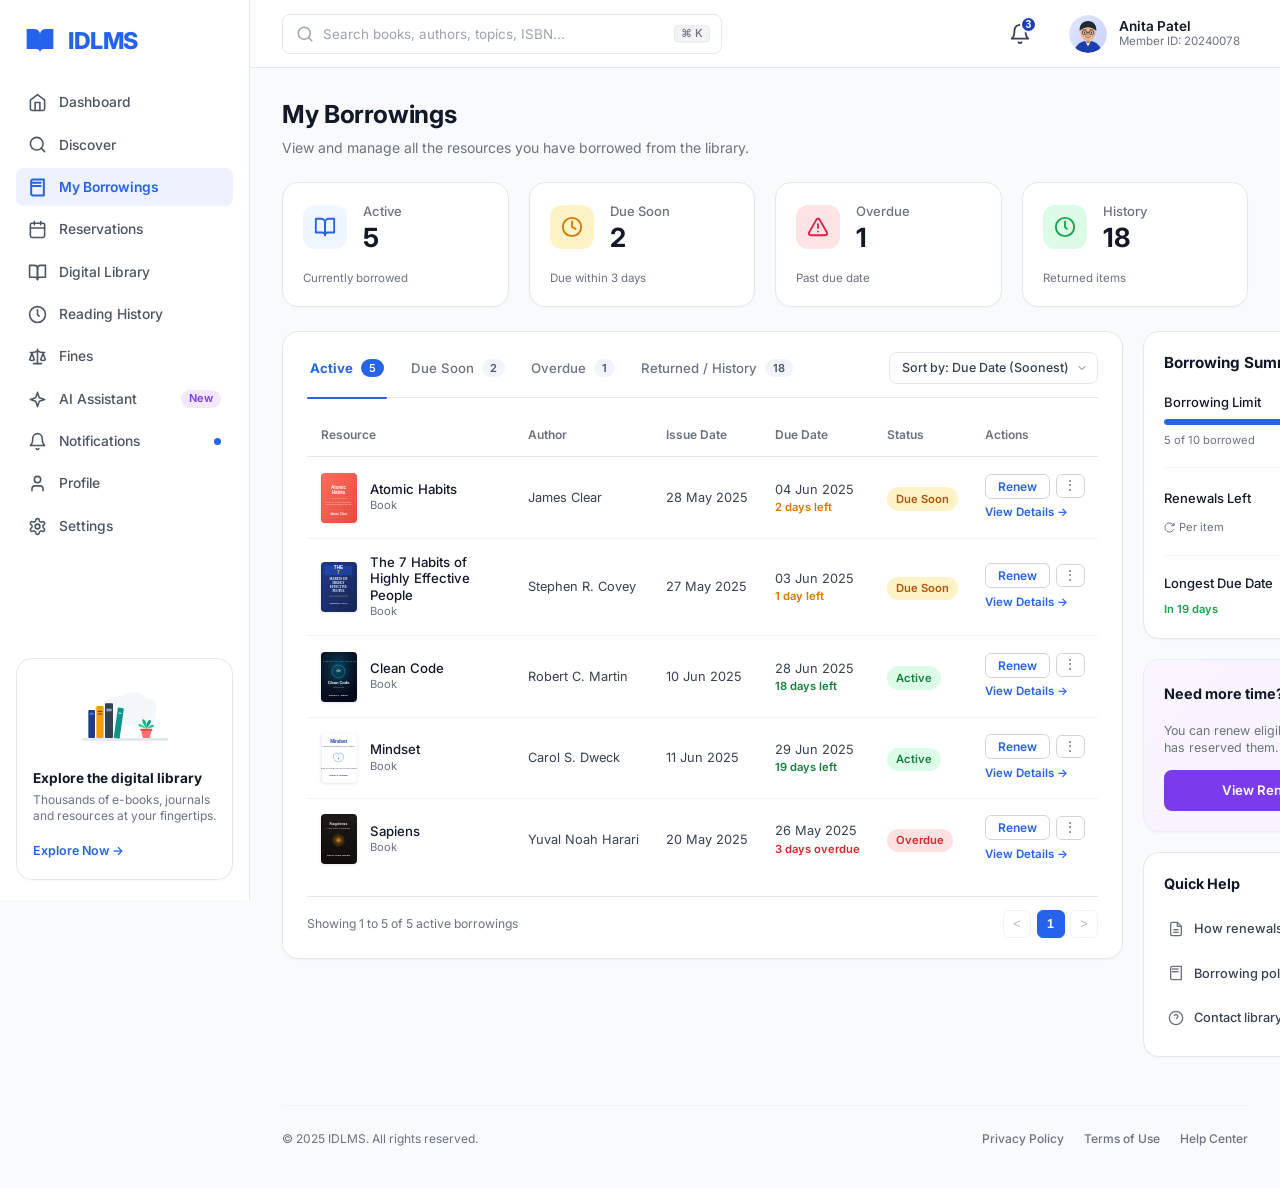
==== commit 1db63f55: "first commit" ====
--- a/borrowings.html
+++ b/borrowings.html
@@ -1,5 +1,6 @@
 <!DOCTYPE html>
 <html lang="en">
+
 <head>
     <meta charset="UTF-8">
     <meta name="viewport" content="width=device-width, initial-scale=1.0">
@@ -8,6 +9,7 @@
     <link rel="stylesheet" href="css/components.css">
     <link rel="stylesheet" href="css/borrowings.css">
 </head>
+
 <body>
     <div class="app-layout">
         <!-- ==================== SIDEBAR ==================== -->
@@ -27,7 +29,8 @@
                 <!-- Navigation Links -->
                 <nav class="sidebar-nav">
                     <a href="dashboard.html" class="nav-link">
-                        <svg xmlns="http://www.w3.org/2000/svg" viewBox="0 0 24 24" fill="none" stroke="currentColor" stroke-width="2" stroke-linecap="round" stroke-linejoin="round">
+                        <svg xmlns="http://www.w3.org/2000/svg" viewBox="0 0 24 24" fill="none" stroke="currentColor"
+                            stroke-width="2" stroke-linecap="round" stroke-linejoin="round">
                             <path d="m3 9 9-7 9 7v11a2 2 0 0 1-2 2H5a2 2 0 0 1-2-2z"></path>
                             <polyline points="9 22 9 12 15 12 15 22"></polyline>
                         </svg>
@@ -35,7 +38,8 @@
                     </a>
 
                     <a href="discover.html" class="nav-link">
-                        <svg xmlns="http://www.w3.org/2000/svg" viewBox="0 0 24 24" fill="none" stroke="currentColor" stroke-width="2" stroke-linecap="round" stroke-linejoin="round">
+                        <svg xmlns="http://www.w3.org/2000/svg" viewBox="0 0 24 24" fill="none" stroke="currentColor"
+                            stroke-width="2" stroke-linecap="round" stroke-linejoin="round">
                             <circle cx="11" cy="11" r="8"></circle>
                             <line x1="21" y1="21" x2="16.65" y2="16.65"></line>
                         </svg>
@@ -43,7 +47,8 @@
                     </a>
 
                     <a href="borrowings.html" class="nav-link active">
-                        <svg xmlns="http://www.w3.org/2000/svg" viewBox="0 0 24 24" fill="none" stroke="currentColor" stroke-width="2.5" stroke-linecap="round" stroke-linejoin="round">
+                        <svg xmlns="http://www.w3.org/2000/svg" viewBox="0 0 24 24" fill="none" stroke="currentColor"
+                            stroke-width="2.5" stroke-linecap="round" stroke-linejoin="round">
                             <path d="M4 19.5v-15A2.5 2.5 0 0 1 6.5 2H20v20H6.5a2.5 2.5 0 0 1-2.5-2.5Z"></path>
                             <path d="M6 6h10"></path>
                             <path d="M6 10h10"></path>
@@ -52,7 +57,8 @@
                     </a>
 
                     <a href="reservations.html" class="nav-link">
-                        <svg xmlns="http://www.w3.org/2000/svg" viewBox="0 0 24 24" fill="none" stroke="currentColor" stroke-width="2" stroke-linecap="round" stroke-linejoin="round">
+                        <svg xmlns="http://www.w3.org/2000/svg" viewBox="0 0 24 24" fill="none" stroke="currentColor"
+                            stroke-width="2" stroke-linecap="round" stroke-linejoin="round">
                             <rect width="18" height="18" x="3" y="4" rx="2" ry="2"></rect>
                             <line x1="16" x2="16" y1="2" y2="6"></line>
                             <line x1="8" x2="8" y1="2" y2="6"></line>
@@ -62,7 +68,8 @@
                     </a>
 
                     <a href="digital-library.html" class="nav-link">
-                        <svg xmlns="http://www.w3.org/2000/svg" viewBox="0 0 24 24" fill="none" stroke="currentColor" stroke-width="2" stroke-linecap="round" stroke-linejoin="round">
+                        <svg xmlns="http://www.w3.org/2000/svg" viewBox="0 0 24 24" fill="none" stroke="currentColor"
+                            stroke-width="2" stroke-linecap="round" stroke-linejoin="round">
                             <path d="M2 3h6a4 4 0 0 1 4 4v14a3 3 0 0 0-3-3H2z"></path>
                             <path d="M22 3h-6a4 4 0 0 0-4 4v14a3 3 0 0 1 3-3h7z"></path>
                         </svg>
@@ -70,7 +77,8 @@
                     </a>
 
                     <a href="reading-history.html" class="nav-link">
-                        <svg xmlns="http://www.w3.org/2000/svg" viewBox="0 0 24 24" fill="none" stroke="currentColor" stroke-width="2" stroke-linecap="round" stroke-linejoin="round">
+                        <svg xmlns="http://www.w3.org/2000/svg" viewBox="0 0 24 24" fill="none" stroke="currentColor"
+                            stroke-width="2" stroke-linecap="round" stroke-linejoin="round">
                             <circle cx="12" cy="12" r="10"></circle>
                             <polyline points="12 6 12 12 14 14"></polyline>
                         </svg>
@@ -78,7 +86,8 @@
                     </a>
 
                     <a href="fines.html" class="nav-link">
-                        <svg xmlns="http://www.w3.org/2000/svg" viewBox="0 0 24 24" fill="none" stroke="currentColor" stroke-width="2" stroke-linecap="round" stroke-linejoin="round">
+                        <svg xmlns="http://www.w3.org/2000/svg" viewBox="0 0 24 24" fill="none" stroke="currentColor"
+                            stroke-width="2" stroke-linecap="round" stroke-linejoin="round">
                             <path d="m16 16 3-8 3 8c-.87.65-1.92 1-3 1s-2.13-.35-3-1Z"></path>
                             <path d="m2 16 3-8 3 8c-.87.65-1.92 1-3 1s-2.13-.35-3-1Z"></path>
                             <path d="M7 21h10"></path>
@@ -89,15 +98,19 @@
                     </a>
 
                     <a href="#" class="nav-link">
-                        <svg xmlns="http://www.w3.org/2000/svg" viewBox="0 0 24 24" fill="none" stroke="currentColor" stroke-width="2" stroke-linecap="round" stroke-linejoin="round">
-                            <path d="m12 3-1.9 5.8a2 2 0 0 1-1.3 1.3L3 12l5.8 1.9a2 2 0 0 1 1.3 1.3L12 21l1.9-5.8a2 2 0 0 1 1.3-1.3L21 12l-5.8-1.9a2 2 0 0 1-1.3-1.3Z"></path>
+                        <svg xmlns="http://www.w3.org/2000/svg" viewBox="0 0 24 24" fill="none" stroke="currentColor"
+                            stroke-width="2" stroke-linecap="round" stroke-linejoin="round">
+                            <path
+                                d="m12 3-1.9 5.8a2 2 0 0 1-1.3 1.3L3 12l5.8 1.9a2 2 0 0 1 1.3 1.3L12 21l1.9-5.8a2 2 0 0 1 1.3-1.3L21 12l-5.8-1.9a2 2 0 0 1-1.3-1.3Z">
+                            </path>
                         </svg>
                         <span>AI Assistant</span>
                         <span class="nav-badge nav-badge-purple">New</span>
                     </a>
 
                     <a href="#" class="nav-link">
-                        <svg xmlns="http://www.w3.org/2000/svg" viewBox="0 0 24 24" fill="none" stroke="currentColor" stroke-width="2" stroke-linecap="round" stroke-linejoin="round">
+                        <svg xmlns="http://www.w3.org/2000/svg" viewBox="0 0 24 24" fill="none" stroke="currentColor"
+                            stroke-width="2" stroke-linecap="round" stroke-linejoin="round">
                             <path d="M6 8a6 6 0 0 1 12 0c0 7 3 9 3 9H3s3-2 3-9"></path>
                             <path d="M10.3 21a1.94 1.94 0 0 0 3.4 0"></path>
                         </svg>
@@ -106,7 +119,8 @@
                     </a>
 
                     <a href="#" class="nav-link">
-                        <svg xmlns="http://www.w3.org/2000/svg" viewBox="0 0 24 24" fill="none" stroke="currentColor" stroke-width="2" stroke-linecap="round" stroke-linejoin="round">
+                        <svg xmlns="http://www.w3.org/2000/svg" viewBox="0 0 24 24" fill="none" stroke="currentColor"
+                            stroke-width="2" stroke-linecap="round" stroke-linejoin="round">
                             <path d="M19 21v-2a4 4 0 0 0-4-4H9a4 4 0 0 0-4 4v2"></path>
                             <circle cx="12" cy="7" r="4"></circle>
                         </svg>
@@ -114,8 +128,11 @@
                     </a>
 
                     <a href="#" class="nav-link">
-                        <svg xmlns="http://www.w3.org/2000/svg" viewBox="0 0 24 24" fill="none" stroke="currentColor" stroke-width="2" stroke-linecap="round" stroke-linejoin="round">
-                            <path d="M12.22 2h-.44a2 2 0 0 0-2 2v.18a2 2 0 0 1-1 1.73l-.43.25a2 2 0 0 1-2 0l-.15-.08a2 2 0 0 0-2.73.73l-.22.38a2 2 0 0 0 .73 2.73l.15.1a2 2 0 0 1 1 1.72v.51a2 2 0 0 1-1 1.74l-.15.09a2 2 0 0 0-.73 2.73l.22.38a2 2 0 0 0 2.73.73l.15-.08a2 2 0 0 1 2 0l.43.25a2 2 0 0 1 1 1.73V20a2 2 0 0 0 2 2h.44a2 2 0 0 0 2-2v-.18a2 2 0 0 1 1-1.73l.43-.25a2 2 0 0 1 2 0l.15.08a2 2 0 0 0 2.73-.73l.22-.39a2 2 0 0 0-.73-2.73l-.15-.08a2 2 0 0 1-1-1.74v-.5a2 2 0 0 1 1-1.74l.15-.09a2 2 0 0 0 .73-2.73l-.22-.38a2 2 0 0 0-2.73-.73l-.15.08a2 2 0 0 1-2 0l-.43-.25a2 2 0 0 1-1-1.73V4a2 2 0 0 0-2-2z"></path>
+                        <svg xmlns="http://www.w3.org/2000/svg" viewBox="0 0 24 24" fill="none" stroke="currentColor"
+                            stroke-width="2" stroke-linecap="round" stroke-linejoin="round">
+                            <path
+                                d="M12.22 2h-.44a2 2 0 0 0-2 2v.18a2 2 0 0 1-1 1.73l-.43.25a2 2 0 0 1-2 0l-.15-.08a2 2 0 0 0-2.73.73l-.22.38a2 2 0 0 0 .73 2.73l.15.1a2 2 0 0 1 1 1.72v.51a2 2 0 0 1-1 1.74l-.15.09a2 2 0 0 0-.73 2.73l.22.38a2 2 0 0 0 2.73.73l.15-.08a2 2 0 0 1 2 0l.43.25a2 2 0 0 1 1 1.73V20a2 2 0 0 0 2 2h.44a2 2 0 0 0 2-2v-.18a2 2 0 0 1 1-1.73l.43-.25a2 2 0 0 1 2 0l.15.08a2 2 0 0 0 2.73-.73l.22-.39a2 2 0 0 0-.73-2.73l-.15-.08a2 2 0 0 1-1-1.74v-.5a2 2 0 0 1 1-1.74l.15-.09a2 2 0 0 0 .73-2.73l-.22-.38a2 2 0 0 0-2.73-.73l-.15.08a2 2 0 0 1-2 0l-.43-.25a2 2 0 0 1-1-1.73V4a2 2 0 0 0-2-2z">
+                            </path>
                             <circle cx="12" cy="12" r="3"></circle>
                         </svg>
                         <span>Settings</span>
@@ -139,11 +156,13 @@
             <!-- Top Header -->
             <header class="top-header">
                 <form class="header-search" id="headerSearchForm" action="search-results.html" method="GET">
-                    <svg class="header-search-icon" xmlns="http://www.w3.org/2000/svg" viewBox="0 0 24 24" fill="none" stroke="currentColor" stroke-width="2" stroke-linecap="round" stroke-linejoin="round">
+                    <svg class="header-search-icon" xmlns="http://www.w3.org/2000/svg" viewBox="0 0 24 24" fill="none"
+                        stroke="currentColor" stroke-width="2" stroke-linecap="round" stroke-linejoin="round">
                         <circle cx="11" cy="11" r="8"></circle>
                         <line x1="21" y1="21" x2="16.65" y2="16.65"></line>
                     </svg>
-                    <input type="text" name="q" id="globalSearchInput" class="header-search-input" placeholder="Search books, authors, topics, ISBN...">
+                    <input type="text" name="q" id="globalSearchInput" class="header-search-input"
+                        placeholder="Search books, authors, topics, ISBN...">
                     <span class="search-shortcut-kbd">&#8984; K</span>
                 </form>
 
@@ -151,27 +170,34 @@
                     <!-- Notifications -->
                     <div class="dropdown-container">
                         <button type="button" class="header-notification-btn" id="notifBtn" title="Notifications">
-                            <svg xmlns="http://www.w3.org/2000/svg" viewBox="0 0 24 24" fill="none" stroke="currentColor" stroke-width="2" stroke-linecap="round" stroke-linejoin="round">
+                            <svg xmlns="http://www.w3.org/2000/svg" viewBox="0 0 24 24" fill="none"
+                                stroke="currentColor" stroke-width="2" stroke-linecap="round" stroke-linejoin="round">
                                 <path d="M6 8a6 6 0 0 1 12 0c0 7 3 9 3 9H3s3-2 3-9"></path>
                                 <path d="M10.3 21a1.94 1.94 0 0 0 3.4 0"></path>
                             </svg>
                             <span class="notification-count-badge">3</span>
                         </button>
                         <div class="popover-menu" id="notifMenu" style="width: 280px;">
-                            <div style="padding: 0.5rem 1rem; font-weight: 700; font-size: 0.85rem; border-bottom: 1px solid #E5E7EB;">
+                            <div
+                                style="padding: 0.5rem 1rem; font-weight: 700; font-size: 0.85rem; border-bottom: 1px solid #E5E7EB;">
                                 Notifications (3)
                             </div>
-                            <div class="popover-item" style="flex-direction: column; align-items: flex-start; gap: 2px;">
+                            <div class="popover-item"
+                                style="flex-direction: column; align-items: flex-start; gap: 2px;">
                                 <span style="font-weight: 600; color: #111827;">Book Due in 2 days</span>
                                 <span style="font-size: 0.72rem; color: #6B7280;">Deep Work is due on 26 May 2025</span>
                             </div>
-                            <div class="popover-item" style="flex-direction: column; align-items: flex-start; gap: 2px;">
+                            <div class="popover-item"
+                                style="flex-direction: column; align-items: flex-start; gap: 2px;">
                                 <span style="font-weight: 600; color: #111827;">Reservation Available</span>
-                                <span style="font-size: 0.72rem; color: #6B7280;">Thinking, Fast and Slow is ready for pickup</span>
-                            </div>
-                            <div class="popover-item" style="flex-direction: column; align-items: flex-start; gap: 2px;">
+                                <span style="font-size: 0.72rem; color: #6B7280;">Thinking, Fast and Slow is ready for
+                                    pickup</span>
+                            </div>
+                            <div class="popover-item"
+                                style="flex-direction: column; align-items: flex-start; gap: 2px;">
                                 <span style="font-weight: 600; color: #DC2626;">Fine Reminder</span>
-                                <span style="font-size: 0.72rem; color: #6B7280;">Outstanding library balance: ₹120</span>
+                                <span style="font-size: 0.72rem; color: #6B7280;">Outstanding library balance:
+                                    ₹120</span>
                             </div>
                         </div>
                     </div>
@@ -179,28 +205,46 @@
                     <!-- User Profile -->
                     <div class="dropdown-container">
                         <div class="user-profile-widget" id="profileWidget">
-                            <img src="assets/images/avatar.svg" alt="Rijul Patel" class="user-avatar-img">
+                            <img src="assets/images/avatar.svg" alt="Anita Patel" class="user-avatar-img">
                             <div class="user-meta">
-                                <span class="user-name">Rijul Patel</span>
+                                <span class="user-name">Anita Patel</span>
                                 <span class="user-member-id">Member ID: 20240078</span>
                             </div>
                         </div>
                         <div class="popover-menu" id="profileMenu">
                             <a href="#" class="popover-item">
-                                <svg xmlns="http://www.w3.org/2000/svg" viewBox="0 0 24 24" fill="none" stroke="currentColor" stroke-width="2"><path d="M19 21v-2a4 4 0 0 0-4-4H9a4 4 0 0 0-4 4v2"></path><circle cx="12" cy="7" r="4"></circle></svg>
+                                <svg xmlns="http://www.w3.org/2000/svg" viewBox="0 0 24 24" fill="none"
+                                    stroke="currentColor" stroke-width="2">
+                                    <path d="M19 21v-2a4 4 0 0 0-4-4H9a4 4 0 0 0-4 4v2"></path>
+                                    <circle cx="12" cy="7" r="4"></circle>
+                                </svg>
                                 <span>My Profile</span>
                             </a>
                             <a href="borrowings.html" class="popover-item">
-                                <svg xmlns="http://www.w3.org/2000/svg" viewBox="0 0 24 24" fill="none" stroke="currentColor" stroke-width="2"><path d="M4 19.5v-15A2.5 2.5 0 0 1 6.5 2H20v20H6.5a2.5 2.5 0 0 1-2.5-2.5Z"></path></svg>
+                                <svg xmlns="http://www.w3.org/2000/svg" viewBox="0 0 24 24" fill="none"
+                                    stroke="currentColor" stroke-width="2">
+                                    <path d="M4 19.5v-15A2.5 2.5 0 0 1 6.5 2H20v20H6.5a2.5 2.5 0 0 1-2.5-2.5Z"></path>
+                                </svg>
                                 <span>Borrowing History</span>
                             </a>
                             <a href="#" class="popover-item">
-                                <svg xmlns="http://www.w3.org/2000/svg" viewBox="0 0 24 24" fill="none" stroke="currentColor" stroke-width="2"><circle cx="12" cy="12" r="3"></circle><path d="M12.22 2h-.44a2 2 0 0 0-2 2v.18a2 2 0 0 1-1 1.73l-.43.25a2 2 0 0 1-2 0l-.15-.08a2 2 0 0 0-2.73.73l-.22.38a2 2 0 0 0 .73 2.73l.15.1a2 2 0 0 1 1 1.72v.51a2 2 0 0 1-1 1.74l-.15.09a2 2 0 0 0-.73 2.73l.22.38a2 2 0 0 0 2.73.73l.15-.08a2 2 0 0 1 2 0l.43.25a2 2 0 0 1 1 1.73V20a2 2 0 0 0 2 2h.44a2 2 0 0 0 2-2v-.18a2 2 0 0 1 1-1.73l.43-.25a2 2 0 0 1 2 0l.15.08a2 2 0 0 0 2.73-.73l.22-.39a2 2 0 0 0-.73-2.73l-.15-.08a2 2 0 0 1-1-1.74v-.5a2 2 0 0 1 1-1.74l.15-.09a2 2 0 0 0 .73-2.73l-.22-.38a2 2 0 0 0-2.73-.73l-.15.08a2 2 0 0 1-2 0l-.43-.25a2 2 0 0 1-1-1.73V4a2 2 0 0 0-2-2z"></path></svg>
+                                <svg xmlns="http://www.w3.org/2000/svg" viewBox="0 0 24 24" fill="none"
+                                    stroke="currentColor" stroke-width="2">
+                                    <circle cx="12" cy="12" r="3"></circle>
+                                    <path
+                                        d="M12.22 2h-.44a2 2 0 0 0-2 2v.18a2 2 0 0 1-1 1.73l-.43.25a2 2 0 0 1-2 0l-.15-.08a2 2 0 0 0-2.73.73l-.22.38a2 2 0 0 0 .73 2.73l.15.1a2 2 0 0 1 1 1.72v.51a2 2 0 0 1-1 1.74l-.15.09a2 2 0 0 0-.73 2.73l.22.38a2 2 0 0 0 2.73.73l.15-.08a2 2 0 0 1 2 0l.43.25a2 2 0 0 1 1 1.73V20a2 2 0 0 0 2 2h.44a2 2 0 0 0 2-2v-.18a2 2 0 0 1 1-1.73l.43-.25a2 2 0 0 1 2 0l.15.08a2 2 0 0 0 2.73-.73l.22-.39a2 2 0 0 0-.73-2.73l-.15-.08a2 2 0 0 1-1-1.74v-.5a2 2 0 0 1 1-1.74l.15-.09a2 2 0 0 0 .73-2.73l-.22-.38a2 2 0 0 0-2.73-.73l-.15.08a2 2 0 0 1-2 0l-.43-.25a2 2 0 0 1-1-1.73V4a2 2 0 0 0-2-2z">
+                                    </path>
+                                </svg>
                                 <span>Account Settings</span>
                             </a>
                             <div class="popover-divider"></div>
                             <a href="index.html" class="popover-item" style="color: #DC2626;">
-                                <svg xmlns="http://www.w3.org/2000/svg" viewBox="0 0 24 24" fill="none" stroke="currentColor" stroke-width="2" style="color: #DC2626;"><path d="M9 21H5a2 2 0 0 1-2-2V5a2 2 0 0 1 2-2h4"></path><polyline points="16 17 21 12 16 7"></polyline><line x1="21" y1="12" x2="9" y2="12"></line></svg>
+                                <svg xmlns="http://www.w3.org/2000/svg" viewBox="0 0 24 24" fill="none"
+                                    stroke="currentColor" stroke-width="2" style="color: #DC2626;">
+                                    <path d="M9 21H5a2 2 0 0 1-2-2V5a2 2 0 0 1 2-2h4"></path>
+                                    <polyline points="16 17 21 12 16 7"></polyline>
+                                    <line x1="21" y1="12" x2="9" y2="12"></line>
+                                </svg>
                                 <span>Sign Out</span>
                             </a>
                         </div>
@@ -213,7 +257,8 @@
                 <!-- Header -->
                 <div class="borrowings-header-section">
                     <h1 class="borrowings-page-title">My Borrowings</h1>
-                    <p class="borrowings-page-subtitle">View and manage all the resources you have borrowed from the library.</p>
+                    <p class="borrowings-page-subtitle">View and manage all the resources you have borrowed from the
+                        library.</p>
                 </div>
 
                 <!-- Row 1: 4 KPI Cards -->
@@ -222,7 +267,9 @@
                     <div class="borrowing-kpi-card">
                         <div class="borrowing-kpi-top">
                             <div class="borrowing-kpi-icon kpi-icon-blue">
-                                <svg xmlns="http://www.w3.org/2000/svg" viewBox="0 0 24 24" fill="none" stroke="currentColor" stroke-width="2" stroke-linecap="round" stroke-linejoin="round">
+                                <svg xmlns="http://www.w3.org/2000/svg" viewBox="0 0 24 24" fill="none"
+                                    stroke="currentColor" stroke-width="2" stroke-linecap="round"
+                                    stroke-linejoin="round">
                                     <path d="M2 3h6a4 4 0 0 1 4 4v14a3 3 0 0 0-3-3H2z"></path>
                                     <path d="M22 3h-6a4 4 0 0 0-4 4v14a3 3 0 0 1 3-3h7z"></path>
                                 </svg>
@@ -239,7 +286,9 @@
                     <div class="borrowing-kpi-card">
                         <div class="borrowing-kpi-top">
                             <div class="borrowing-kpi-icon kpi-icon-amber">
-                                <svg xmlns="http://www.w3.org/2000/svg" viewBox="0 0 24 24" fill="none" stroke="currentColor" stroke-width="2" stroke-linecap="round" stroke-linejoin="round">
+                                <svg xmlns="http://www.w3.org/2000/svg" viewBox="0 0 24 24" fill="none"
+                                    stroke="currentColor" stroke-width="2" stroke-linecap="round"
+                                    stroke-linejoin="round">
                                     <circle cx="12" cy="12" r="10"></circle>
                                     <polyline points="12 6 12 12 16 14"></polyline>
                                 </svg>
@@ -256,8 +305,11 @@
                     <div class="borrowing-kpi-card">
                         <div class="borrowing-kpi-top">
                             <div class="borrowing-kpi-icon kpi-icon-rose">
-                                <svg xmlns="http://www.w3.org/2000/svg" viewBox="0 0 24 24" fill="none" stroke="currentColor" stroke-width="2" stroke-linecap="round" stroke-linejoin="round">
-                                    <path d="m21.73 18-8-14a2 2 0 0 0-3.48 0l-8 14A2 2 0 0 0 4 21h16a2 2 0 0 0 1.73-3Z"></path>
+                                <svg xmlns="http://www.w3.org/2000/svg" viewBox="0 0 24 24" fill="none"
+                                    stroke="currentColor" stroke-width="2" stroke-linecap="round"
+                                    stroke-linejoin="round">
+                                    <path d="m21.73 18-8-14a2 2 0 0 0-3.48 0l-8 14A2 2 0 0 0 4 21h16a2 2 0 0 0 1.73-3Z">
+                                    </path>
                                     <line x1="12" x2="12" y1="9" y2="13"></line>
                                     <line x1="12" x2="12.01" y1="17" y2="17"></line>
                                 </svg>
@@ -274,7 +326,9 @@
                     <div class="borrowing-kpi-card">
                         <div class="borrowing-kpi-top">
                             <div class="borrowing-kpi-icon kpi-icon-green">
-                                <svg xmlns="http://www.w3.org/2000/svg" viewBox="0 0 24 24" fill="none" stroke="currentColor" stroke-width="2" stroke-linecap="round" stroke-linejoin="round">
+                                <svg xmlns="http://www.w3.org/2000/svg" viewBox="0 0 24 24" fill="none"
+                                    stroke="currentColor" stroke-width="2" stroke-linecap="round"
+                                    stroke-linejoin="round">
                                     <circle cx="12" cy="12" r="10"></circle>
                                     <polyline points="12 6 12 12 14 14"></polyline>
                                 </svg>
@@ -344,11 +398,15 @@
                                     <tr data-book-id="atomic-habits">
                                         <td>
                                             <div class="resource-cell">
-                                                <a href="book-details.html?id=atomic-habits&from=borrowings" class="book-cover-link">
-                                                    <img src="assets/images/covers/atomic-habits.svg" alt="Atomic Habits" class="resource-thumb">
+                                                <a href="book-details.html?id=atomic-habits&from=borrowings"
+                                                    class="book-cover-link">
+                                                    <img src="assets/images/covers/atomic-habits.svg"
+                                                        alt="Atomic Habits" class="resource-thumb">
                                                 </a>
                                                 <div class="resource-meta">
-                                                    <span class="resource-title"><a href="book-details.html?id=atomic-habits&from=borrowings" class="book-title-link">Atomic Habits</a></span>
+                                                    <span class="resource-title"><a
+                                                            href="book-details.html?id=atomic-habits&from=borrowings"
+                                                            class="book-title-link">Atomic Habits</a></span>
                                                     <span class="resource-type">Book</span>
                                                 </div>
                                             </div>
@@ -367,17 +425,21 @@
                                         <td>
                                             <div class="actions-cell">
                                                 <div class="action-top-row">
-                                                    <button type="button" class="btn-renew" data-book="Atomic Habits">Renew</button>
+                                                    <button type="button" class="btn-renew"
+                                                        data-book="Atomic Habits">Renew</button>
                                                     <div class="dropdown-container">
-                                                        <button type="button" class="btn-actions-dots" title="Options">&#8942;</button>
+                                                        <button type="button" class="btn-actions-dots"
+                                                            title="Options">&#8942;</button>
                                                         <div class="popover-menu">
-                                                            <a href="book-details.html?id=atomic-habits&from=borrowings" class="popover-item">View Borrow Details</a>
+                                                            <a href="book-details.html?id=atomic-habits&from=borrowings"
+                                                                class="popover-item">View Borrow Details</a>
                                                             <a href="#" class="popover-item">Download Slip</a>
                                                             <a href="#" class="popover-item">Report Issue</a>
                                                         </div>
                                                     </div>
                                                 </div>
-                                                <a href="book-details.html?id=atomic-habits&from=borrowings" class="view-details-link">View Details &rarr;</a>
+                                                <a href="book-details.html?id=atomic-habits&from=borrowings"
+                                                    class="view-details-link">View Details &rarr;</a>
                                             </div>
                                         </td>
                                     </tr>
@@ -386,11 +448,17 @@
                                     <tr data-book-id="seven-habits">
                                         <td>
                                             <div class="resource-cell">
-                                                <a href="book-details.html?id=seven-habits&from=borrowings" class="book-cover-link">
-                                                    <img src="assets/images/covers/seven-habits.svg" alt="The 7 Habits of Highly Effective People" class="resource-thumb">
+                                                <a href="book-details.html?id=seven-habits&from=borrowings"
+                                                    class="book-cover-link">
+                                                    <img src="assets/images/covers/seven-habits.svg"
+                                                        alt="The 7 Habits of Highly Effective People"
+                                                        class="resource-thumb">
                                                 </a>
                                                 <div class="resource-meta">
-                                                    <span class="resource-title"><a href="book-details.html?id=seven-habits&from=borrowings" class="book-title-link">The 7 Habits of Highly Effective People</a></span>
+                                                    <span class="resource-title"><a
+                                                            href="book-details.html?id=seven-habits&from=borrowings"
+                                                            class="book-title-link">The 7 Habits of Highly Effective
+                                                            People</a></span>
                                                     <span class="resource-type">Book</span>
                                                 </div>
                                             </div>
@@ -409,17 +477,21 @@
                                         <td>
                                             <div class="actions-cell">
                                                 <div class="action-top-row">
-                                                    <button type="button" class="btn-renew" data-book="The 7 Habits of Highly Effective People">Renew</button>
+                                                    <button type="button" class="btn-renew"
+                                                        data-book="The 7 Habits of Highly Effective People">Renew</button>
                                                     <div class="dropdown-container">
-                                                        <button type="button" class="btn-actions-dots" title="Options">&#8942;</button>
+                                                        <button type="button" class="btn-actions-dots"
+                                                            title="Options">&#8942;</button>
                                                         <div class="popover-menu">
-                                                            <a href="book-details.html?id=seven-habits&from=borrowings" class="popover-item">View Borrow Details</a>
+                                                            <a href="book-details.html?id=seven-habits&from=borrowings"
+                                                                class="popover-item">View Borrow Details</a>
                                                             <a href="#" class="popover-item">Download Slip</a>
                                                             <a href="#" class="popover-item">Report Issue</a>
                                                         </div>
                                                     </div>
                                                 </div>
-                                                <a href="book-details.html?id=seven-habits&from=borrowings" class="view-details-link">View Details &rarr;</a>
+                                                <a href="book-details.html?id=seven-habits&from=borrowings"
+                                                    class="view-details-link">View Details &rarr;</a>
                                             </div>
                                         </td>
                                     </tr>
@@ -428,11 +500,15 @@
                                     <tr data-book-id="clean-code">
                                         <td>
                                             <div class="resource-cell">
-                                                <a href="book-details.html?id=clean-code&from=borrowings" class="book-cover-link">
-                                                    <img src="assets/images/covers/clean-code.svg" alt="Clean Code" class="resource-thumb">
+                                                <a href="book-details.html?id=clean-code&from=borrowings"
+                                                    class="book-cover-link">
+                                                    <img src="assets/images/covers/clean-code.svg" alt="Clean Code"
+                                                        class="resource-thumb">
                                                 </a>
                                                 <div class="resource-meta">
-                                                    <span class="resource-title"><a href="book-details.html?id=clean-code&from=borrowings" class="book-title-link">Clean Code</a></span>
+                                                    <span class="resource-title"><a
+                                                            href="book-details.html?id=clean-code&from=borrowings"
+                                                            class="book-title-link">Clean Code</a></span>
                                                     <span class="resource-type">Book</span>
                                                 </div>
                                             </div>
@@ -451,17 +527,21 @@
                                         <td>
                                             <div class="actions-cell">
                                                 <div class="action-top-row">
-                                                    <button type="button" class="btn-renew" data-book="Clean Code">Renew</button>
+                                                    <button type="button" class="btn-renew"
+                                                        data-book="Clean Code">Renew</button>
                                                     <div class="dropdown-container">
-                                                        <button type="button" class="btn-actions-dots" title="Options">&#8942;</button>
+                                                        <button type="button" class="btn-actions-dots"
+                                                            title="Options">&#8942;</button>
                                                         <div class="popover-menu">
-                                                            <a href="book-details.html?id=clean-code&from=borrowings" class="popover-item">View Borrow Details</a>
+                                                            <a href="book-details.html?id=clean-code&from=borrowings"
+                                                                class="popover-item">View Borrow Details</a>
                                                             <a href="#" class="popover-item">Download Slip</a>
                                                             <a href="#" class="popover-item">Report Issue</a>
                                                         </div>
                                                     </div>
                                                 </div>
-                                                <a href="book-details.html?id=clean-code&from=borrowings" class="view-details-link">View Details &rarr;</a>
+                                                <a href="book-details.html?id=clean-code&from=borrowings"
+                                                    class="view-details-link">View Details &rarr;</a>
                                             </div>
                                         </td>
                                     </tr>
@@ -470,11 +550,15 @@
                                     <tr data-book-id="mindset">
                                         <td>
                                             <div class="resource-cell">
-                                                <a href="book-details.html?id=mindset&from=borrowings" class="book-cover-link">
-                                                    <img src="assets/images/covers/mindset.svg" alt="Mindset" class="resource-thumb">
+                                                <a href="book-details.html?id=mindset&from=borrowings"
+                                                    class="book-cover-link">
+                                                    <img src="assets/images/covers/mindset.svg" alt="Mindset"
+                                                        class="resource-thumb">
                                                 </a>
                                                 <div class="resource-meta">
-                                                    <span class="resource-title"><a href="book-details.html?id=mindset&from=borrowings" class="book-title-link">Mindset</a></span>
+                                                    <span class="resource-title"><a
+                                                            href="book-details.html?id=mindset&from=borrowings"
+                                                            class="book-title-link">Mindset</a></span>
                                                     <span class="resource-type">Book</span>
                                                 </div>
                                             </div>
@@ -493,17 +577,21 @@
                                         <td>
                                             <div class="actions-cell">
                                                 <div class="action-top-row">
-                                                    <button type="button" class="btn-renew" data-book="Mindset">Renew</button>
+                                                    <button type="button" class="btn-renew"
+                                                        data-book="Mindset">Renew</button>
                                                     <div class="dropdown-container">
-                                                        <button type="button" class="btn-actions-dots" title="Options">&#8942;</button>
+                                                        <button type="button" class="btn-actions-dots"
+                                                            title="Options">&#8942;</button>
                                                         <div class="popover-menu">
-                                                            <a href="book-details.html?id=mindset&from=borrowings" class="popover-item">View Borrow Details</a>
+                                                            <a href="book-details.html?id=mindset&from=borrowings"
+                                                                class="popover-item">View Borrow Details</a>
                                                             <a href="#" class="popover-item">Download Slip</a>
                                                             <a href="#" class="popover-item">Report Issue</a>
                                                         </div>
                                                     </div>
                                                 </div>
-                                                <a href="book-details.html?id=mindset&from=borrowings" class="view-details-link">View Details &rarr;</a>
+                                                <a href="book-details.html?id=mindset&from=borrowings"
+                                                    class="view-details-link">View Details &rarr;</a>
                                             </div>
                                         </td>
                                     </tr>
@@ -512,11 +600,15 @@
                                     <tr data-book-id="sapiens">
                                         <td>
                                             <div class="resource-cell">
-                                                <a href="book-details.html?id=sapiens&from=borrowings" class="book-cover-link">
-                                                    <img src="assets/images/covers/sapiens.svg" alt="Sapiens" class="resource-thumb">
+                                                <a href="book-details.html?id=sapiens&from=borrowings"
+                                                    class="book-cover-link">
+                                                    <img src="assets/images/covers/sapiens.svg" alt="Sapiens"
+                                                        class="resource-thumb">
                                                 </a>
                                                 <div class="resource-meta">
-                                                    <span class="resource-title"><a href="book-details.html?id=sapiens&from=borrowings" class="book-title-link">Sapiens</a></span>
+                                                    <span class="resource-title"><a
+                                                            href="book-details.html?id=sapiens&from=borrowings"
+                                                            class="book-title-link">Sapiens</a></span>
                                                     <span class="resource-type">Book</span>
                                                 </div>
                                             </div>
@@ -530,22 +622,27 @@
                                             </div>
                                         </td>
                                         <td>
-                                            <span class="badge" style="background-color: #FEE2E2; color: #DC2626;">Overdue</span>
+                                            <span class="badge"
+                                                style="background-color: #FEE2E2; color: #DC2626;">Overdue</span>
                                         </td>
                                         <td>
                                             <div class="actions-cell">
                                                 <div class="action-top-row">
-                                                    <button type="button" class="btn-renew" data-book="Sapiens">Renew</button>
+                                                    <button type="button" class="btn-renew"
+                                                        data-book="Sapiens">Renew</button>
                                                     <div class="dropdown-container">
-                                                        <button type="button" class="btn-actions-dots" title="Options">&#8942;</button>
+                                                        <button type="button" class="btn-actions-dots"
+                                                            title="Options">&#8942;</button>
                                                         <div class="popover-menu">
-                                                            <a href="book-details.html?id=sapiens&from=borrowings" class="popover-item">View Borrow Details</a>
+                                                            <a href="book-details.html?id=sapiens&from=borrowings"
+                                                                class="popover-item">View Borrow Details</a>
                                                             <a href="#" class="popover-item">Download Slip</a>
                                                             <a href="#" class="popover-item">Report Issue</a>
                                                         </div>
                                                     </div>
                                                 </div>
-                                                <a href="book-details.html?id=sapiens&from=borrowings" class="view-details-link">View Details &rarr;</a>
+                                                <a href="book-details.html?id=sapiens&from=borrowings"
+                                                    class="view-details-link">View Details &rarr;</a>
                                             </div>
                                         </td>
                                     </tr>
@@ -595,7 +692,10 @@
                                 </div>
                                 <div class="summary-row-sub" style="margin-top: 0.1rem;">
                                     <span style="display: flex; align-items: center; gap: 0.25rem;">
-                                        <svg xmlns="http://www.w3.org/2000/svg" width="11" height="11" viewBox="0 0 24 24" fill="none" stroke="currentColor" stroke-width="2"><path d="M21.5 2v6h-6M21.34 15.57a10 10 0 1 1-.57-8.38l5.67-5.67"/></svg>
+                                        <svg xmlns="http://www.w3.org/2000/svg" width="11" height="11"
+                                            viewBox="0 0 24 24" fill="none" stroke="currentColor" stroke-width="2">
+                                            <path d="M21.5 2v6h-6M21.34 15.57a10 10 0 1 1-.57-8.38l5.67-5.67" />
+                                        </svg>
                                         Per item
                                     </span>
                                 </div>
@@ -620,13 +720,15 @@
                             <div class="renewal-promo-header">
                                 <h3 class="renewal-promo-title">Need more time?</h3>
                                 <div class="renewal-promo-icon-wrap">
-                                    <svg xmlns="http://www.w3.org/2000/svg" viewBox="0 0 24 24" fill="none" stroke="currentColor" stroke-width="2">
+                                    <svg xmlns="http://www.w3.org/2000/svg" viewBox="0 0 24 24" fill="none"
+                                        stroke="currentColor" stroke-width="2">
                                         <circle cx="12" cy="12" r="10"></circle>
                                         <polyline points="12 6 12 12 16 14"></polyline>
                                     </svg>
                                 </div>
                             </div>
-                            <p class="renewal-promo-desc">You can renew eligible items if no one else has reserved them.</p>
+                            <p class="renewal-promo-desc">You can renew eligible items if no one else has reserved them.
+                            </p>
                             <a href="#" class="btn-renewal-policy" id="renewalPolicyBtn">
                                 <span>View Renewal Policy</span>
                                 <span>&rarr;</span>
@@ -639,7 +741,8 @@
                             <div class="quick-help-list">
                                 <a href="#" class="quick-help-item">
                                     <div class="quick-help-left">
-                                        <svg xmlns="http://www.w3.org/2000/svg" viewBox="0 0 24 24" fill="none" stroke="currentColor" stroke-width="2">
+                                        <svg xmlns="http://www.w3.org/2000/svg" viewBox="0 0 24 24" fill="none"
+                                            stroke="currentColor" stroke-width="2">
                                             <path d="M14 2H6a2 2 0 0 0-2 2v16a2 2 0 0 0 2 2h12a2 2 0 0 0 2-2V8z"></path>
                                             <polyline points="14 2 14 8 20 8"></polyline>
                                             <line x1="16" y1="13" x2="8" y2="13"></line>
@@ -652,8 +755,10 @@
 
                                 <a href="#" class="quick-help-item">
                                     <div class="quick-help-left">
-                                        <svg xmlns="http://www.w3.org/2000/svg" viewBox="0 0 24 24" fill="none" stroke="currentColor" stroke-width="2">
-                                            <path d="M4 19.5v-15A2.5 2.5 0 0 1 6.5 2H20v20H6.5a2.5 2.5 0 0 1-2.5-2.5Z"></path>
+                                        <svg xmlns="http://www.w3.org/2000/svg" viewBox="0 0 24 24" fill="none"
+                                            stroke="currentColor" stroke-width="2">
+                                            <path d="M4 19.5v-15A2.5 2.5 0 0 1 6.5 2H20v20H6.5a2.5 2.5 0 0 1-2.5-2.5Z">
+                                            </path>
                                             <path d="M6 6h10"></path>
                                             <path d="M6 10h10"></path>
                                         </svg>
@@ -664,7 +769,8 @@
 
                                 <a href="#" class="quick-help-item">
                                     <div class="quick-help-left">
-                                        <svg xmlns="http://www.w3.org/2000/svg" viewBox="0 0 24 24" fill="none" stroke="currentColor" stroke-width="2">
+                                        <svg xmlns="http://www.w3.org/2000/svg" viewBox="0 0 24 24" fill="none"
+                                            stroke="currentColor" stroke-width="2">
                                             <circle cx="12" cy="12" r="10"></circle>
                                             <path d="M9.09 9a3 3 0 0 1 5.83 1c0 2-3 3-3 3"></path>
                                             <line x1="12" y1="17" x2="12.01" y2="17"></line>
@@ -693,4 +799,5 @@
 
     <script src="js/app.js"></script>
 </body>
-</html>
+
+</html>
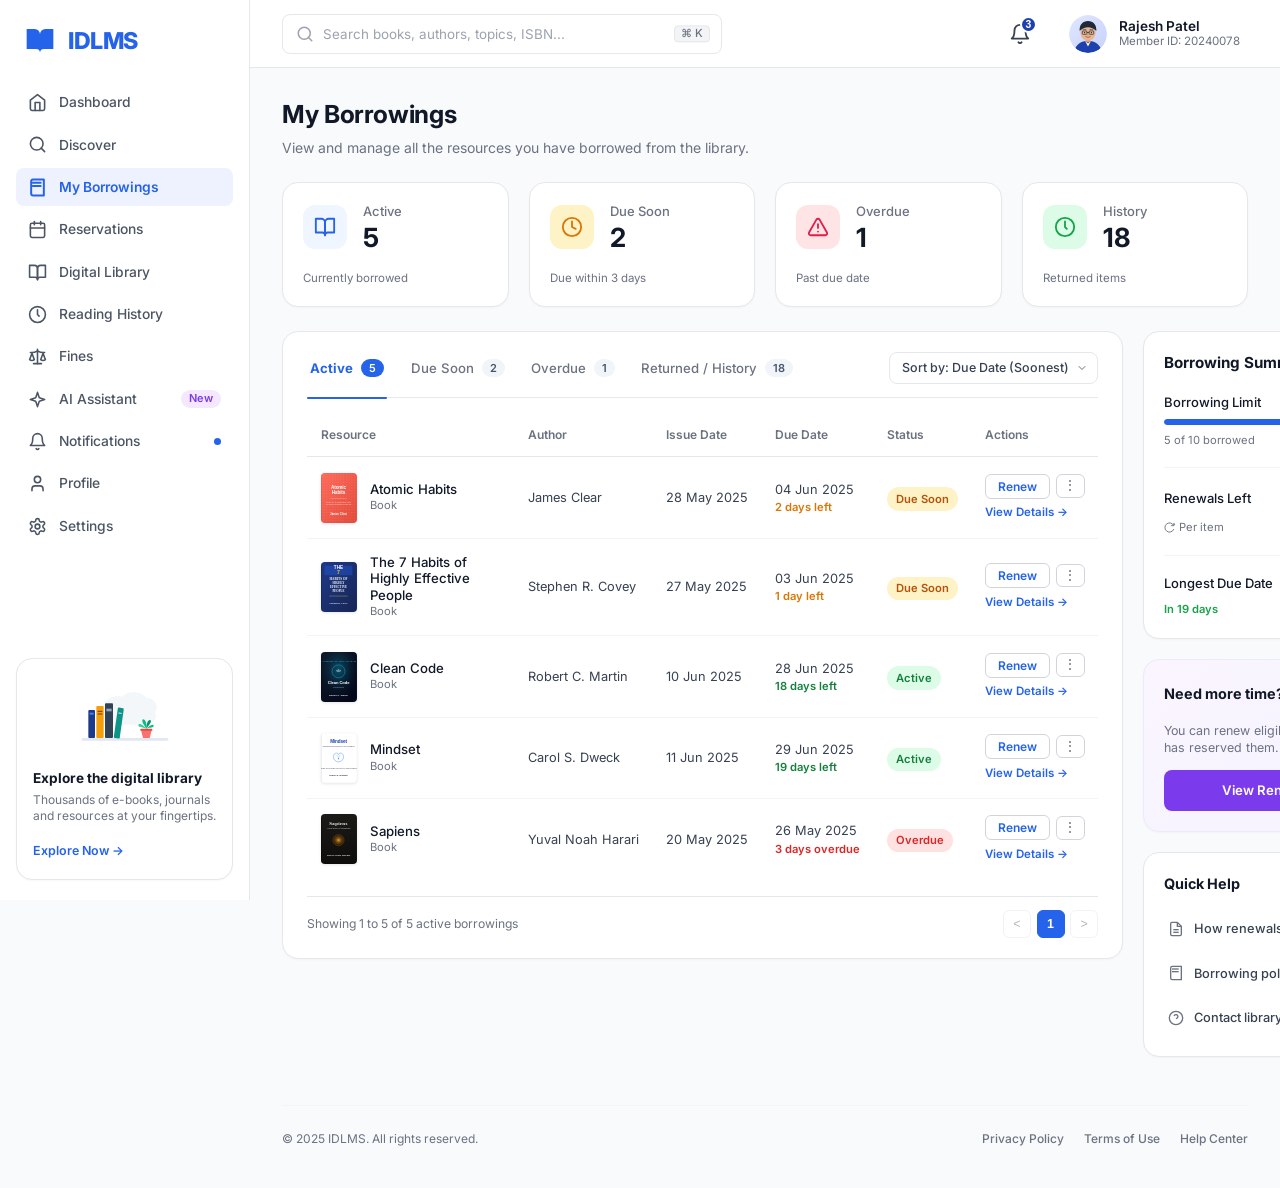
==== commit 6322d8c0: "first commit" ====
--- a/borrowings.html
+++ b/borrowings.html
@@ -205,9 +205,9 @@
                     <!-- User Profile -->
                     <div class="dropdown-container">
                         <div class="user-profile-widget" id="profileWidget">
-                            <img src="assets/images/avatar.svg" alt="Anita Patel" class="user-avatar-img">
+                            <img src="assets/images/avatar.svg" alt="Rajesh Patel" class="user-avatar-img">
                             <div class="user-meta">
-                                <span class="user-name">Anita Patel</span>
+                                <span class="user-name">Rajesh Patel</span>
                                 <span class="user-member-id">Member ID: 20240078</span>
                             </div>
                         </div>
